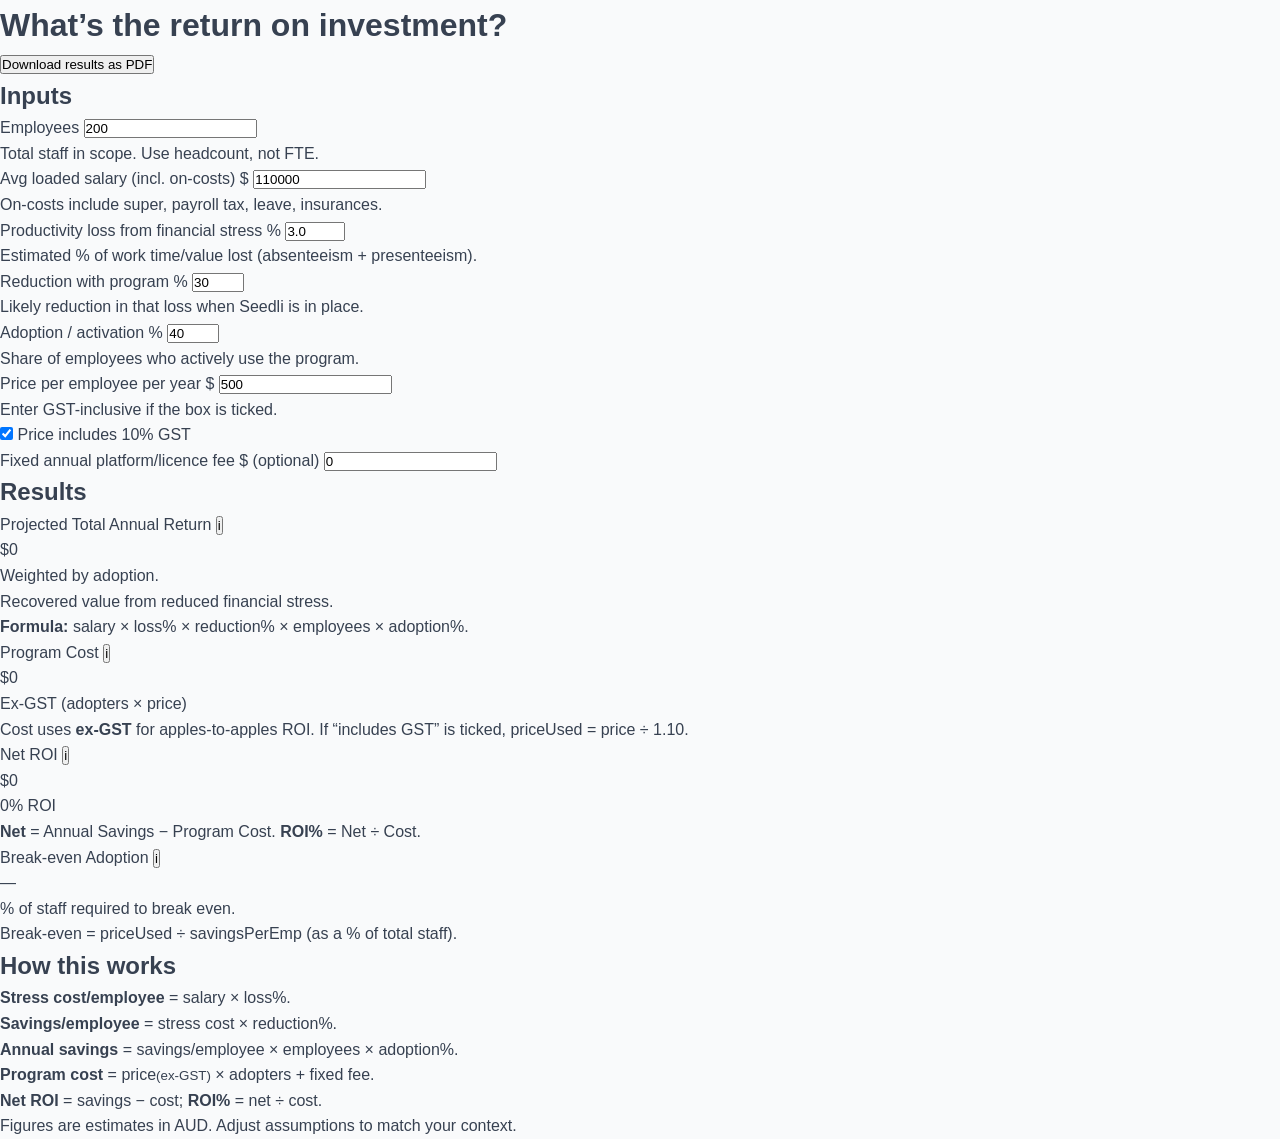
==== index.html @ 2b7913f7 "Update index.html" ====
<!doctype html>
<html lang="en" data-color-scheme="seedli">
<head>
  <meta charset="utf-8" />
  <meta name="viewport" content="width=device-width,initial-scale=1" />
  <title>Seedli — Financial Wellbeing ROI Calculator</title>
  <meta name="description" content="Estimate the annual return from Seedli’s financial wellbeing program. Adjust assumptions and see savings, costs, and ROI instantly." />
  <meta name="theme-color" content="#0E8A50" />
  <link rel="stylesheet" href="assets/styles.css" />
  <!-- Print only: tidy PDF output -->
  <style>
    @media print{
      .no-print, .actions, .embed-note { display:none !important; }
      @page { margin: 12mm; }
      body{ background:#fff !important; }
      .card{ box-shadow:none !important; border-color:#e5e7eb !important; }
    }
  </style>
</head>
<body>
  <main class="wrap" aria-labelledby="page-title">
    <header class="page-head">
      <h1 id="page-title">What’s the return on investment?</h1>
      <div class="actions no-print">
        <button id="pdfBtn" class="btn">Download results as PDF</button>
      </div>
    </header>

    <section class="grid">
      <!-- Inputs -->
      <article class="card half" aria-labelledby="inputs-title">
        <h2 id="inputs-title" class="card-title">Inputs</h2>

        <label for="employees">Employees</label>
        <input id="employees" type="number" inputmode="numeric" value="200" min="1" step="1" aria-describedby="employees-help" />
        <p id="employees-help" class="muted small">Total staff in scope. Use headcount, not FTE.</p>

        <div class="row">
          <div class="col">
            <label for="salary">Avg loaded salary (incl. on-costs) $</label>
            <input id="salary" type="number" inputmode="numeric" value="110000" min="0" step="500" aria-describedby="salary-help" />
            <p id="salary-help" class="muted small">On-costs include super, payroll tax, leave, insurances.</p>
          </div>
          <div class="col">
            <label for="lossPct">Productivity loss from financial stress %</label>
            <input id="lossPct" type="number" inputmode="decimal" value="3.0" min="0" max="20" step="0.1" aria-describedby="loss-help" />
            <p id="loss-help" class="muted small">Estimated % of work time/value lost (absenteeism + presenteeism).</p>
          </div>
        </div>

        <div class="row">
          <div class="col">
            <label for="reductionPct">Reduction with program %</label>
            <input id="reductionPct" type="number" inputmode="numeric" value="30" min="0" max="100" step="1" aria-describedby="red-help" />
            <p id="red-help" class="muted small">Likely reduction in that loss when Seedli is in place.</p>
          </div>
          <div class="col">
            <label for="adoptionPct">Adoption / activation %</label>
            <input id="adoptionPct" type="number" inputmode="numeric" value="40" min="0" max="100" step="1" aria-describedby="adopt-help" />
            <p id="adopt-help" class="muted small">Share of employees who actively use the program.</p>
          </div>
        </div>

        <div class="row">
          <div class="col">
            <label for="pricePerEmp">Price per employee per year $</label>
            <input id="pricePerEmp" type="number" inputmode="numeric" value="500" min="0" step="10" aria-describedby="price-help" />
            <p id="price-help" class="muted small">Enter GST-inclusive if the box is ticked.</p>
          </div>
          <div class="col col-checkbox">
            <label class="checkwrap">
              <input id="gstIncl" type="checkbox" checked />
              <span>Price includes 10% GST</span>
            </label>
          </div>
        </div>

        <label for="fixedFee">Fixed annual platform/licence fee $ (optional)</label>
        <input id="fixedFee" type="number" inputmode="numeric" value="0" min="0" step="100" />
      </article>

      <!-- Results -->
      <article class="card half kpis" aria-labelledby="results-title">
        <div class="kpis-head">
          <h2 id="results-title" class="card-title">Results</h2>
        </div>

        <div class="out">
          <section class="kbox" data-field="savings">
            <div class="tag">Projected Total Annual Return
              <button class="info" aria-expanded="false" aria-controls="tip-savings" aria-label="About Projected Total Annual Return">i</button>
            </div>
            <p id="savings" class="kval" role="status" aria-live="polite">$0</p>
            <p class="kdesc">Weighted by adoption.</p>
            <div class="tip" id="tip-savings" role="tooltip">
              Recovered value from reduced financial stress.<br>
              <b>Formula:</b> salary × loss% × reduction% × employees × adoption%.
            </div>
          </section>

          <section class="kbox" data-field="cost">
            <div class="tag">Program Cost
              <button class="info" aria-expanded="false" aria-controls="tip-cost" aria-label="About Program Cost">i</button>
            </div>
            <p id="cost" class="kval" role="status" aria-live="polite">$0</p>
            <p id="costNote" class="kdesc">Ex-GST (adopters × price)</p>
            <div class="tip" id="tip-cost" role="tooltip">
              Cost uses <b>ex-GST</b> for apples-to-apples ROI. If “includes GST” is ticked, priceUsed = price ÷ 1.10.
            </div>
          </section>

          <section class="kbox" data-field="net">
            <div class="tag">Net ROI
              <button class="info" aria-expanded="false" aria-controls="tip-net" aria-label="About Net ROI">i</button>
            </div>
            <p id="net" class="kval" role="status" aria-live="polite">$0</p>
            <p id="roiPct" class="kdesc">0% ROI</p>
            <div class="tip" id="tip-net" role="tooltip">
              <b>Net</b> = Annual Savings − Program Cost. <b>ROI%</b> = Net ÷ Cost.
            </div>
          </section>

          <section class="kbox" data-field="breakeven">
            <div class="tag">Break-even Adoption
              <button class="info" aria-expanded="false" aria-controls="tip-break" aria-label="About Break-even Adoption">i</button>
            </div>
            <p id="breakeven" class="kval" role="status" aria-live="polite">—</p>
            <p class="kdesc">% of staff required to break even.</p>
            <div class="tip" id="tip-break" role="tooltip">
              Break-even = priceUsed ÷ savingsPerEmp (as a % of total staff).
            </div>
          </section>
        </div>
      </article>

      <!-- Notes -->
      <aside class="card span12">
        <h2 class="card-title">How this works</h2>
        <ol class="hiw">
          <li><b>Stress cost/employee</b> = salary × loss%.</li>
          <li><b>Savings/employee</b> = stress cost × reduction%.</li>
          <li><b>Annual savings</b> = savings/employee × employees × adoption%.</li>
          <li><b>Program cost</b> = price<small>(ex-GST)</small> × adopters + fixed fee.</li>
          <li><b>Net ROI</b> = savings − cost; <b>ROI%</b> = net ÷ cost.</li>
        </ol>
        <p class="muted small embed-note">Figures are estimates in AUD. Adjust assumptions to match your context.</p>
      </aside>
    </section>
  </main>

  <script src="assets/app.js"></script>
</body>
</html>
---- assets/styles.css ----
/* Reset and base styles */
* {
    margin: 0;
    padding: 0;
    box-sizing: border-box;
}

body {
    font-family: -apple-system, BlinkMacSystemFont, 'Segoe UI', Roboto, 'Helvetica Neue', Arial, sans-serif;
    line-height: 1.6;
    color: #374151;
    background-color: #f9fafb;
}

.container {
    max-width: 1200px;
    margin: 0 auto;
    padding: 2rem 1rem;
}

/* Header styles */
.header {
    text-align: center;
    margin-bottom: 3rem;
}

.main-title {
    font-size: 2.5rem;
    font-weight: 700;
    color: #1f2937;
    margin-bottom: 1rem;
}

.subtitle {
    font-size: 1.125rem;
    color: #6b7280;
    max-width: 800px;
    margin: 0 auto;
    line-height: 1.7;
}

/* Calculator layout */
.calculator-layout {
    display: grid;
    grid-template-columns: 1fr 1fr;
    gap: 2rem;
    align-items: start;
}

@media (max-width: 768px) {
    .calculator-layout {
        grid-template-columns: 1fr;
    }
}

/* Input section styles */
.inputs-section {
    display: flex;
    flex-direction: column;
    gap: 2rem;
}

.input-group {
    background: white;
    border-radius: 12px;
    padding: 1.5rem;
    box-shadow: 0 1px 3px rgba(0, 0, 0, 0.1);
    border: 1px solid #e5e7eb;
}

.section-header {
    display: flex;
    align-items: center;
    gap: 0.5rem;
    margin-bottom: 1.5rem;
}

.section-icon {
    color: #10b981;
}

.section-title {
    font-size: 1.125rem;
    font-weight: 600;
    color: #10b981;
}

.form-group {
    margin-bottom: 1.5rem;
}

.form-group:last-child {
    margin-bottom: 0;
}

.form-label {
    display: block;
    font-size: 0.875rem;
    font-weight: 500;
    color: #374151;
    margin-bottom: 0.25rem;
}

.label-with-tooltip {
    display: flex;
    align-items: center;
    gap: 0.5rem;
    margin-bottom: 0.25rem;
}

.help-icon {
    color: #9ca3af;
    cursor: help;
}

.form-input {
    width: 100%;
    padding: 0.5rem 0.75rem;
    border: 1px solid #d1d5db;
    border-radius: 6px;
    font-size: 0.875rem;
    background: white;
    transition: border-color 0.2s, box-shadow 0.2s;
}

.form-input:focus {
    outline: none;
    border-color: #10b981;
    box-shadow: 0 0 0 3px rgba(16, 185, 129, 0.1);
}

.input-wrapper {
    position: relative;
    display: flex;
    align-items: center;
}

.input-prefix {
    position: absolute;
    left: 0.75rem;
    color: #6b7280;
    font-size: 0.875rem;
    pointer-events: none;
}

.input-suffix {
    position: absolute;
    right: 0.75rem;
    color: #6b7280;
    font-size: 0.875rem;
    pointer-events: none;
}

.with-prefix {
    padding-left: 2rem;
}

.with-suffix {
    padding-right: 2rem;
}

/* Results section styles */
.results-section {
    display: flex;
    flex-direction: column;
    gap: 1.5rem;
}

.total-return-card {
    background: linear-gradient(135deg, #10b981 0%, #059669 100%);
    border-radius: 12px;
    padding: 2rem;
    text-align: center;
    color: white;
}

.return-header {
    display: flex;
    align-items: center;
    justify-content: center;
    gap: 0.5rem;
    margin-bottom: 0.5rem;
}

.dollar-sign {
    font-size: 1.5rem;
    font-weight: 600;
}

.return-label {
    font-size: 1.125rem;
    font-weight: 500;
}

.return-amount {
    font-size: 3rem;
    font-weight: 700;
    margin-bottom: 0.5rem;
}

.return-subtitle {
    font-size: 0.875rem;
    opacity: 0.9;
    margin-bottom: 1.5rem;
}

.download-btn {
    display: inline-flex;
    align-items: center;
    gap: 0.5rem;
    background: rgba(255, 255, 255, 0.2);
    border: 1px solid rgba(255, 255, 255, 0.3);
    color: white;
    padding: 0.75rem 1.5rem;
    border-radius: 8px;
    font-size: 0.875rem;
    font-weight: 500;
    cursor: pointer;
    transition: background-color 0.2s;
}

.download-btn:hover {
    background: rgba(255, 255, 255, 0.3);
}

/* Benefits grid */
.benefits-grid {
    display: grid;
    grid-template-columns: 1fr 1fr;
    gap: 1rem;
}

@media (max-width: 640px) {
    .benefits-grid {
        grid-template-columns: 1fr;
    }
}

.benefit-card {
    background: white;
    border-radius: 12px;
    padding: 1.5rem;
    box-shadow: 0 1px 3px rgba(0, 0, 0, 0.1);
    border: 1px solid #e5e7eb;
}

.benefit-header {
    display: flex;
    align-items: flex-start;
    gap: 0.75rem;
    margin-bottom: 1rem;
}

.benefit-icon {
    color: #10b981;
    flex-shrink: 0;
    margin-top: 0.125rem;
}

.benefit-title {
    font-size: 0.875rem;
    font-weight: 600;
    color: #374151;
    line-height: 1.4;
}

.benefit-tooltip {
    margin-left: auto;
}

.benefit-amount {
    font-size: 1.5rem;
    font-weight: 700;
    color: #1f2937;
    margin-bottom: 0.25rem;
}

.benefit-label {
    font-size: 0.75rem;
    font-weight: 500;
    color: #6b7280;
    margin-bottom: 0.5rem;
}

.benefit-description {
    font-size: 0.75rem;
    color: #6b7280;
    line-height: 1.5;
}

/* Summary cards */
.summary-cards {
    display: grid;
    grid-template-columns: repeat(3, 1fr);
    gap: 1rem;
}

@media (max-width: 640px) {
    .summary-cards {
        grid-template-columns: 1fr;
    }
}

.summary-card {
    background: white;
    border-radius: 12px;
    padding: 1.5rem;
    text-align: center;
    box-shadow: 0 1px 3px rgba(0, 0, 0, 0.1);
    border: 1px solid #e5e7eb;
}

.summary-label {
    font-size: 0.875rem;
    color: #6b7280;
    margin-bottom: 0.5rem;
}

.summary-amount {
    font-size: 1.5rem;
    font-weight: 700;
    color: #1f2937;
}

/* Disclaimer */
.disclaimer {
    background: #f3f4f6;
    border-radius: 8px;
    padding: 1rem;
    margin-top: 1rem;
}

.disclaimer p {
    font-size: 0.75rem;
    color: #6b7280;
    line-height: 1.5;
}

/* Responsive adjustments */
@media (max-width: 768px) {
    .main-title {
        font-size: 2rem;
    }
    
    .return-amount {
        font-size: 2.5rem;
    }
    
    .benefit-amount {
        font-size: 1.25rem;
    }
    
    .summary-amount {
        font-size: 1.25rem;
    }
}

/* Tooltip styles */
.tooltip-wrapper {
    position: relative;
}

.tooltip-wrapper:hover::after {
    content: attr(data-tooltip);
    position: absolute;
    bottom: 100%;
    left: 50%;
    transform: translateX(-50%);
    background: #1f2937;
    color: white;
    padding: 0.5rem;
    border-radius: 4px;
    font-size: 0.75rem;
    white-space: nowrap;
    z-index: 10;
    margin-bottom: 0.25rem;
}

.tooltip-wrapper:hover::before {
    content: '';
    position: absolute;
    bottom: 100%;
    left: 50%;
    transform: translateX(-50%);
    border: 4px solid transparent;
    border-top-color: #1f2937;
    z-index: 10;
}
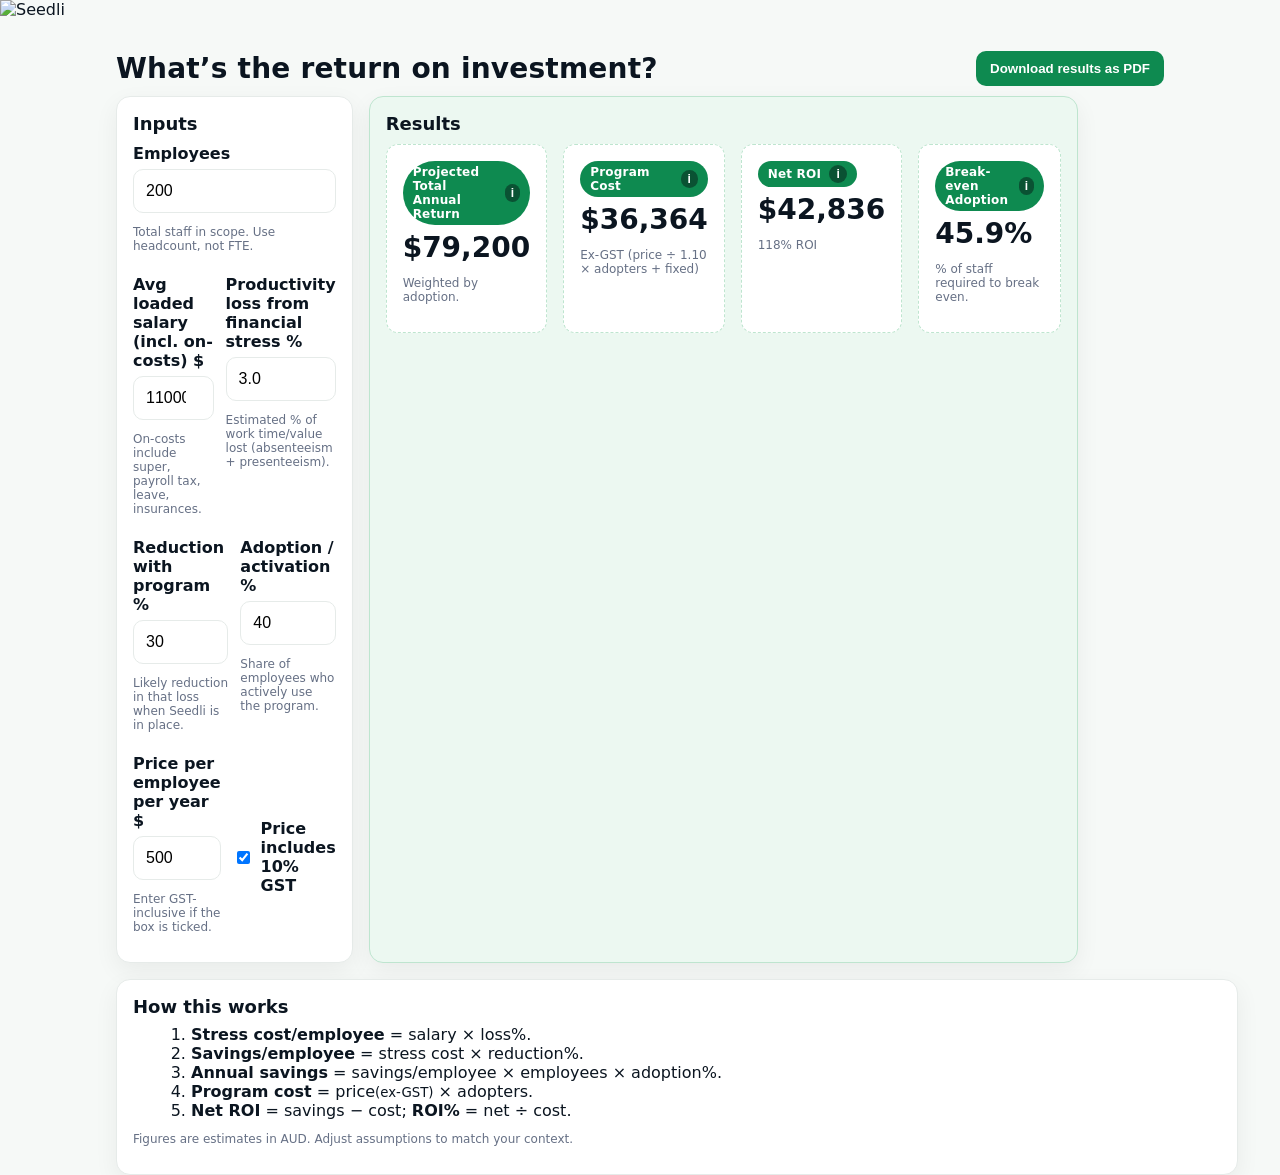
==== commit 2c4df9dc: "Update index.html" ====
--- a/index.html
+++ b/index.html
@@ -7,8 +7,8 @@
   <meta name="description" content="Estimate the annual return from Seedli’s financial wellbeing program. Adjust assumptions and see savings, costs, and ROI instantly." />
   <meta name="theme-color" content="#0E8A50" />
   <link rel="stylesheet" href="assets/styles.css" />
-  <!-- Print only: tidy PDF output -->
   <style>
+    /* Print: clean PDF */
     @media print{
       .no-print, .actions, .embed-note { display:none !important; }
       @page { margin: 12mm; }
@@ -18,17 +18,22 @@
   </style>
 </head>
 <body>
+  <header class="site-head no-print">
+    <!-- Drop your logo file at /assets/seedli-logo.svg -->
+    <img class="brand" src="assets/seedli-logo.svg" alt="Seedli" />
+  </header>
+
   <main class="wrap" aria-labelledby="page-title">
     <header class="page-head">
       <h1 id="page-title">What’s the return on investment?</h1>
-      <div class="actions no-print">
+      <div class="actions">
         <button id="pdfBtn" class="btn">Download results as PDF</button>
       </div>
     </header>
 
     <section class="grid">
       <!-- Inputs -->
-      <article class="card half" aria-labelledby="inputs-title">
+      <article class="card left" aria-labelledby="inputs-title">
         <h2 id="inputs-title" class="card-title">Inputs</h2>
 
         <label for="employees">Employees</label>
@@ -74,19 +79,17 @@
             </label>
           </div>
         </div>
-
-        <label for="fixedFee">Fixed annual platform/licence fee $ (optional)</label>
-        <input id="fixedFee" type="number" inputmode="numeric" value="0" min="0" step="100" />
       </article>
 
       <!-- Results -->
-      <article class="card half kpis" aria-labelledby="results-title">
+      <article class="card right kpis" aria-labelledby="results-title">
         <div class="kpis-head">
           <h2 id="results-title" class="card-title">Results</h2>
         </div>
 
+        <!-- Stable, equal-height KPI tiles -->
         <div class="out">
-          <section class="kbox" data-field="savings">
+          <section class="kbox">
             <div class="tag">Projected Total Annual Return
               <button class="info" aria-expanded="false" aria-controls="tip-savings" aria-label="About Projected Total Annual Return">i</button>
             </div>
@@ -98,18 +101,18 @@
             </div>
           </section>
 
-          <section class="kbox" data-field="cost">
+          <section class="kbox">
             <div class="tag">Program Cost
               <button class="info" aria-expanded="false" aria-controls="tip-cost" aria-label="About Program Cost">i</button>
             </div>
             <p id="cost" class="kval" role="status" aria-live="polite">$0</p>
-            <p id="costNote" class="kdesc">Ex-GST (adopters × price)</p>
+            <p id="costNote" class="kdesc">Ex-GST (price ÷ 1.10 × adopters)</p>
             <div class="tip" id="tip-cost" role="tooltip">
               Cost uses <b>ex-GST</b> for apples-to-apples ROI. If “includes GST” is ticked, priceUsed = price ÷ 1.10.
             </div>
           </section>
 
-          <section class="kbox" data-field="net">
+          <section class="kbox">
             <div class="tag">Net ROI
               <button class="info" aria-expanded="false" aria-controls="tip-net" aria-label="About Net ROI">i</button>
             </div>
@@ -120,7 +123,7 @@
             </div>
           </section>
 
-          <section class="kbox" data-field="breakeven">
+          <section class="kbox">
             <div class="tag">Break-even Adoption
               <button class="info" aria-expanded="false" aria-controls="tip-break" aria-label="About Break-even Adoption">i</button>
             </div>
@@ -140,7 +143,7 @@
           <li><b>Stress cost/employee</b> = salary × loss%.</li>
           <li><b>Savings/employee</b> = stress cost × reduction%.</li>
           <li><b>Annual savings</b> = savings/employee × employees × adoption%.</li>
-          <li><b>Program cost</b> = price<small>(ex-GST)</small> × adopters + fixed fee.</li>
+          <li><b>Program cost</b> = price<small>(ex-GST)</small> × adopters.</li>
           <li><b>Net ROI</b> = savings − cost; <b>ROI%</b> = net ÷ cost.</li>
         </ol>
         <p class="muted small embed-note">Figures are estimates in AUD. Adjust assumptions to match your context.</p>
--- a/assets/styles.css
+++ b/assets/styles.css
@@ -1,388 +1,108 @@
-/* Reset and base styles */
-* {
-    margin: 0;
-    padding: 0;
-    box-sizing: border-box;
+/* ===== Seedli design tokens ===== */
+:root{
+  --seedli-green:#0E8A50;
+  --seedli-green-600:#0B6F40;  /* hover */
+  --bg:#F6F9F7;
+  --ink:#0B1520;
+  --muted:#667085;
+  --border:#E6EBE9;
+  --card:#FFFFFF;
+  --kpi-bg:#ECF8F1;
+  --kpi-outline:#BEE5CF;
+  --focus:#1230ff;
 }
 
-body {
-    font-family: -apple-system, BlinkMacSystemFont, 'Segoe UI', Roboto, 'Helvetica Neue', Arial, sans-serif;
-    line-height: 1.6;
-    color: #374151;
-    background-color: #f9fafb;
+/* ===== Base ===== */
+*{box-sizing:border-box}
+html,body{height:100%}
+body{
+  margin:0;
+  font-family:system-ui,-apple-system,Segoe UI,Roboto,Arial,sans-serif;
+  color:var(--ink);
+  background:var(--bg);
 }
 
-.container {
-    max-width: 1200px;
-    margin: 0 auto;
-    padding: 2rem 1rem;
+/* ===== Layout ===== */
+.wrap{max-width:1080px;margin:32px auto;padding:0 16px}
+.page-head{display:flex;justify-content:space-between;align-items:center;gap:12px;margin-bottom:10px}
+.page-head h1{margin:0;font-size:28px;letter-spacing:.2px}
+
+.grid{display:grid;grid-template-columns:repeat(12,1fr);gap:16px}
+.card{
+  background:var(--card);
+  border:1px solid var(--border);
+  border-radius:14px;
+  box-shadow:0 8px 24px rgba(0,0,0,.06);
+  padding:16px;
+}
+.card-title{margin:0 0 8px;font-size:18px}
+
+/* columns */
+.half{grid-column:span 12}
+.span12{grid-column:span 12}
+@media (min-width:980px){
+  .half{grid-column:span 6}
 }
 
-/* Header styles */
-.header {
-    text-align: center;
-    margin-bottom: 3rem;
+/* ===== Inputs ===== */
+label{display:block;font-weight:600;margin:10px 0 6px}
+input[type="number"]{
+  width:100%;padding:12px;border:1px solid var(--border);border-radius:10px;font-size:16px;background:#fff;
+}
+input[type="number"]:focus, .info:focus, .btn:focus{
+  outline:3px solid rgba(18,48,255,.3); outline-offset:2px; box-shadow:none;
+}
+.row{display:flex;gap:12px}
+.col{flex:1}
+.col-checkbox{display:flex;align-items:center}
+.checkwrap{display:flex;align-items:center;gap:8px;margin-top:30px}
+.muted{color:var(--muted)}
+.small{font-size:12px}
+
+/* ===== Buttons ===== */
+.btn{
+  background:var(--seedli-green);
+  color:#fff;border:0;border-radius:10px;padding:10px 14px;font-weight:700;
+  cursor:pointer;transition:background .15s ease, transform .04s ease
+}
+.btn:hover{background:var(--seedli-green-600)}
+.btn:active{transform:translateY(1px)}
+
+/* ===== KPIs ===== */
+.kpis{background:var(--kpi-bg);border:1px solid var(--kpi-outline)}
+.kpis-head{display:flex;justify-content:space-between;align-items:center;margin-bottom:2px}
+.out{display:grid;grid-template-columns:repeat(4,1fr);gap:16px}
+@media(max-width:900px){ .out{grid-template-columns:1fr 1fr} }
+@media(max-width:520px){ .out{grid-template-columns:1fr} }
+
+.kbox{
+  position:relative;background:#fff;border:1px dashed var(--kpi-outline);
+  border-radius:12px;padding:16px
+}
+.tag{
+  display:inline-flex;align-items:center;gap:8px;
+  background:var(--seedli-green);color:#fff;border-radius:999px;padding:4px 10px;
+  font-size:12px;font-weight:800;letter-spacing:.2px
+}
+.kval{margin:6px 0 0;font-size:28px;font-weight:800}
+.kdesc{color:var(--muted);font-size:12px}
+
+/* ===== Info bubbles (click to open) ===== */
+.info{
+  display:inline-flex;align-items:center;justify-content:center;
+  width:18px;height:18px;border-radius:999px;background:#0A5233;color:#fff;
+  font-size:12px;font-weight:800;cursor:pointer;border:0
+}
+.tip{
+  position:absolute;z-index:20;display:none;max-width:280px;
+  left:16px;top:46px;background:#111827;color:#fff;border-radius:10px;
+  padding:10px 12px;font-size:13px;line-height:1.35;
+  box-shadow:0 12px 32px rgba(0,0,0,.28)
+}
+.kbox.open .tip{display:block}
+.tip:before{
+  content:"";position:absolute;top:-8px;left:14px;border:8px solid transparent;border-bottom-color:#111827
 }
 
-.main-title {
-    font-size: 2.5rem;
-    font-weight: 700;
-    color: #1f2937;
-    margin-bottom: 1rem;
-}
-
-.subtitle {
-    font-size: 1.125rem;
-    color: #6b7280;
-    max-width: 800px;
-    margin: 0 auto;
-    line-height: 1.7;
-}
-
-/* Calculator layout */
-.calculator-layout {
-    display: grid;
-    grid-template-columns: 1fr 1fr;
-    gap: 2rem;
-    align-items: start;
-}
-
-@media (max-width: 768px) {
-    .calculator-layout {
-        grid-template-columns: 1fr;
-    }
-}
-
-/* Input section styles */
-.inputs-section {
-    display: flex;
-    flex-direction: column;
-    gap: 2rem;
-}
-
-.input-group {
-    background: white;
-    border-radius: 12px;
-    padding: 1.5rem;
-    box-shadow: 0 1px 3px rgba(0, 0, 0, 0.1);
-    border: 1px solid #e5e7eb;
-}
-
-.section-header {
-    display: flex;
-    align-items: center;
-    gap: 0.5rem;
-    margin-bottom: 1.5rem;
-}
-
-.section-icon {
-    color: #10b981;
-}
-
-.section-title {
-    font-size: 1.125rem;
-    font-weight: 600;
-    color: #10b981;
-}
-
-.form-group {
-    margin-bottom: 1.5rem;
-}
-
-.form-group:last-child {
-    margin-bottom: 0;
-}
-
-.form-label {
-    display: block;
-    font-size: 0.875rem;
-    font-weight: 500;
-    color: #374151;
-    margin-bottom: 0.25rem;
-}
-
-.label-with-tooltip {
-    display: flex;
-    align-items: center;
-    gap: 0.5rem;
-    margin-bottom: 0.25rem;
-}
-
-.help-icon {
-    color: #9ca3af;
-    cursor: help;
-}
-
-.form-input {
-    width: 100%;
-    padding: 0.5rem 0.75rem;
-    border: 1px solid #d1d5db;
-    border-radius: 6px;
-    font-size: 0.875rem;
-    background: white;
-    transition: border-color 0.2s, box-shadow 0.2s;
-}
-
-.form-input:focus {
-    outline: none;
-    border-color: #10b981;
-    box-shadow: 0 0 0 3px rgba(16, 185, 129, 0.1);
-}
-
-.input-wrapper {
-    position: relative;
-    display: flex;
-    align-items: center;
-}
-
-.input-prefix {
-    position: absolute;
-    left: 0.75rem;
-    color: #6b7280;
-    font-size: 0.875rem;
-    pointer-events: none;
-}
-
-.input-suffix {
-    position: absolute;
-    right: 0.75rem;
-    color: #6b7280;
-    font-size: 0.875rem;
-    pointer-events: none;
-}
-
-.with-prefix {
-    padding-left: 2rem;
-}
-
-.with-suffix {
-    padding-right: 2rem;
-}
-
-/* Results section styles */
-.results-section {
-    display: flex;
-    flex-direction: column;
-    gap: 1.5rem;
-}
-
-.total-return-card {
-    background: linear-gradient(135deg, #10b981 0%, #059669 100%);
-    border-radius: 12px;
-    padding: 2rem;
-    text-align: center;
-    color: white;
-}
-
-.return-header {
-    display: flex;
-    align-items: center;
-    justify-content: center;
-    gap: 0.5rem;
-    margin-bottom: 0.5rem;
-}
-
-.dollar-sign {
-    font-size: 1.5rem;
-    font-weight: 600;
-}
-
-.return-label {
-    font-size: 1.125rem;
-    font-weight: 500;
-}
-
-.return-amount {
-    font-size: 3rem;
-    font-weight: 700;
-    margin-bottom: 0.5rem;
-}
-
-.return-subtitle {
-    font-size: 0.875rem;
-    opacity: 0.9;
-    margin-bottom: 1.5rem;
-}
-
-.download-btn {
-    display: inline-flex;
-    align-items: center;
-    gap: 0.5rem;
-    background: rgba(255, 255, 255, 0.2);
-    border: 1px solid rgba(255, 255, 255, 0.3);
-    color: white;
-    padding: 0.75rem 1.5rem;
-    border-radius: 8px;
-    font-size: 0.875rem;
-    font-weight: 500;
-    cursor: pointer;
-    transition: background-color 0.2s;
-}
-
-.download-btn:hover {
-    background: rgba(255, 255, 255, 0.3);
-}
-
-/* Benefits grid */
-.benefits-grid {
-    display: grid;
-    grid-template-columns: 1fr 1fr;
-    gap: 1rem;
-}
-
-@media (max-width: 640px) {
-    .benefits-grid {
-        grid-template-columns: 1fr;
-    }
-}
-
-.benefit-card {
-    background: white;
-    border-radius: 12px;
-    padding: 1.5rem;
-    box-shadow: 0 1px 3px rgba(0, 0, 0, 0.1);
-    border: 1px solid #e5e7eb;
-}
-
-.benefit-header {
-    display: flex;
-    align-items: flex-start;
-    gap: 0.75rem;
-    margin-bottom: 1rem;
-}
-
-.benefit-icon {
-    color: #10b981;
-    flex-shrink: 0;
-    margin-top: 0.125rem;
-}
-
-.benefit-title {
-    font-size: 0.875rem;
-    font-weight: 600;
-    color: #374151;
-    line-height: 1.4;
-}
-
-.benefit-tooltip {
-    margin-left: auto;
-}
-
-.benefit-amount {
-    font-size: 1.5rem;
-    font-weight: 700;
-    color: #1f2937;
-    margin-bottom: 0.25rem;
-}
-
-.benefit-label {
-    font-size: 0.75rem;
-    font-weight: 500;
-    color: #6b7280;
-    margin-bottom: 0.5rem;
-}
-
-.benefit-description {
-    font-size: 0.75rem;
-    color: #6b7280;
-    line-height: 1.5;
-}
-
-/* Summary cards */
-.summary-cards {
-    display: grid;
-    grid-template-columns: repeat(3, 1fr);
-    gap: 1rem;
-}
-
-@media (max-width: 640px) {
-    .summary-cards {
-        grid-template-columns: 1fr;
-    }
-}
-
-.summary-card {
-    background: white;
-    border-radius: 12px;
-    padding: 1.5rem;
-    text-align: center;
-    box-shadow: 0 1px 3px rgba(0, 0, 0, 0.1);
-    border: 1px solid #e5e7eb;
-}
-
-.summary-label {
-    font-size: 0.875rem;
-    color: #6b7280;
-    margin-bottom: 0.5rem;
-}
-
-.summary-amount {
-    font-size: 1.5rem;
-    font-weight: 700;
-    color: #1f2937;
-}
-
-/* Disclaimer */
-.disclaimer {
-    background: #f3f4f6;
-    border-radius: 8px;
-    padding: 1rem;
-    margin-top: 1rem;
-}
-
-.disclaimer p {
-    font-size: 0.75rem;
-    color: #6b7280;
-    line-height: 1.5;
-}
-
-/* Responsive adjustments */
-@media (max-width: 768px) {
-    .main-title {
-        font-size: 2rem;
-    }
-    
-    .return-amount {
-        font-size: 2.5rem;
-    }
-    
-    .benefit-amount {
-        font-size: 1.25rem;
-    }
-    
-    .summary-amount {
-        font-size: 1.25rem;
-    }
-}
-
-/* Tooltip styles */
-.tooltip-wrapper {
-    position: relative;
-}
-
-.tooltip-wrapper:hover::after {
-    content: attr(data-tooltip);
-    position: absolute;
-    bottom: 100%;
-    left: 50%;
-    transform: translateX(-50%);
-    background: #1f2937;
-    color: white;
-    padding: 0.5rem;
-    border-radius: 4px;
-    font-size: 0.75rem;
-    white-space: nowrap;
-    z-index: 10;
-    margin-bottom: 0.25rem;
-}
-
-.tooltip-wrapper:hover::before {
-    content: '';
-    position: absolute;
-    bottom: 100%;
-    left: 50%;
-    transform: translateX(-50%);
-    border: 4px solid transparent;
-    border-top-color: #1f2937;
-    z-index: 10;
-}
+/* ===== “How this works” ===== */
+.hiw{margin:0 0 8px 18px}
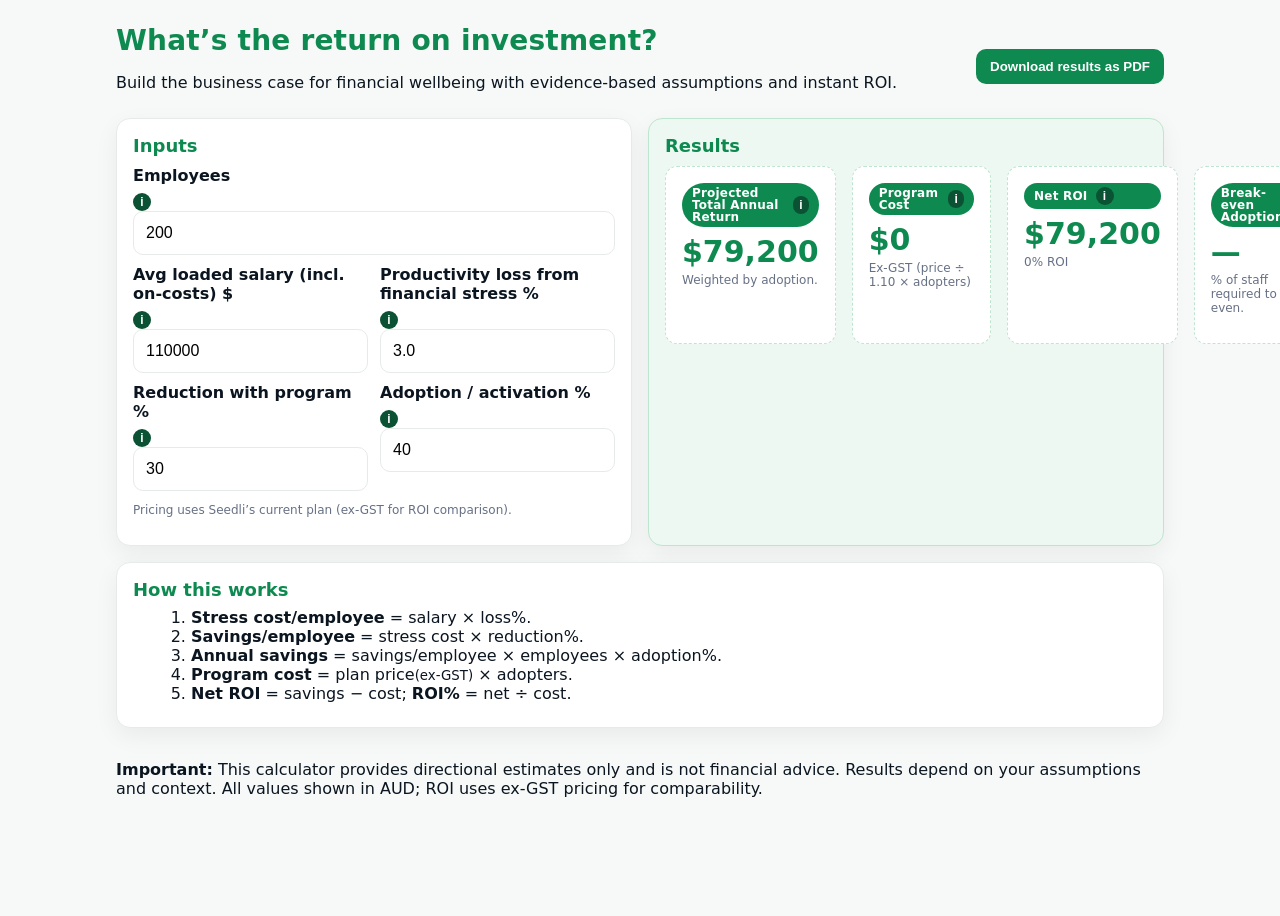
==== commit e333af92: "Update index.html" ====
--- a/index.html
+++ b/index.html
@@ -8,7 +8,6 @@
   <meta name="theme-color" content="#0E8A50" />
   <link rel="stylesheet" href="assets/styles.css" />
   <style>
-    /* Print: clean PDF */
     @media print{
       .no-print, .actions, .embed-note { display:none !important; }
       @page { margin: 12mm; }
@@ -18,14 +17,19 @@
   </style>
 </head>
 <body>
+  <!-- Brand -->
   <header class="site-head no-print">
-    <!-- Drop your logo file at /assets/seedli-logo.svg -->
-    <img class="brand" src="assets/seedli-logo.svg" alt="Seedli" />
+    <!-- Upload your logo as /assets/seedli-logo.svg for crisp rendering -->
+    <img class="brand" src="assets/seedli-logo.svg" alt="Seedli" onerror="this.style.display='none'"/>
   </header>
 
   <main class="wrap" aria-labelledby="page-title">
     <header class="page-head">
-      <h1 id="page-title">What’s the return on investment?</h1>
+      <div>
+        <h1 id="page-title">What’s the return on investment?</h1>
+        <span class="title-underline" aria-hidden="true"></span>
+        <p class="lead">Build the business case for financial wellbeing with evidence-based assumptions and instant ROI.</p>
+      </div>
       <div class="actions">
         <button id="pdfBtn" class="btn">Download results as PDF</button>
       </div>
@@ -36,49 +40,69 @@
       <article class="card left" aria-labelledby="inputs-title">
         <h2 id="inputs-title" class="card-title">Inputs</h2>
 
-        <label for="employees">Employees</label>
-        <input id="employees" type="number" inputmode="numeric" value="200" min="1" step="1" aria-describedby="employees-help" />
-        <p id="employees-help" class="muted small">Total staff in scope. Use headcount, not FTE.</p>
+        <div class="field">
+          <div class="field-label">
+            <label for="employees">Employees</label>
+            <button class="info" aria-label="More info about Employees" aria-expanded="false" aria-controls="tip-employees">i</button>
+          </div>
+          <div class="tip" id="tip-employees" role="tooltip">
+            Total staff in scope. Use headcount, not FTE.
+          </div>
+          <input id="employees" type="number" inputmode="numeric" value="200" min="1" step="1" />
+        </div>
 
         <div class="row">
-          <div class="col">
-            <label for="salary">Avg loaded salary (incl. on-costs) $</label>
-            <input id="salary" type="number" inputmode="numeric" value="110000" min="0" step="500" aria-describedby="salary-help" />
-            <p id="salary-help" class="muted small">On-costs include super, payroll tax, leave, insurances.</p>
+          <div class="col field">
+            <div class="field-label">
+              <label for="salary">Avg loaded salary (incl. on-costs) $</label>
+              <button class="info" aria-label="More info about average salary" aria-expanded="false" aria-controls="tip-salary">i</button>
+            </div>
+            <div class="tip" id="tip-salary" role="tooltip">
+              On-costs include super, payroll tax, leave and insurances.
+            </div>
+            <input id="salary" type="number" inputmode="numeric" value="110000" min="0" step="500" />
           </div>
-          <div class="col">
-            <label for="lossPct">Productivity loss from financial stress %</label>
-            <input id="lossPct" type="number" inputmode="decimal" value="3.0" min="0" max="20" step="0.1" aria-describedby="loss-help" />
-            <p id="loss-help" class="muted small">Estimated % of work time/value lost (absenteeism + presenteeism).</p>
+
+          <div class="col field">
+            <div class="field-label">
+              <label for="lossPct">Productivity loss from financial stress %</label>
+              <button class="info" aria-label="More info about productivity loss" aria-expanded="false" aria-controls="tip-loss">i</button>
+            </div>
+            <div class="tip" id="tip-loss" role="tooltip">
+              Estimated % of work time/value lost (absenteeism + presenteeism).
+            </div>
+            <input id="lossPct" type="number" inputmode="decimal" value="3.0" min="0" max="20" step="0.1" />
           </div>
         </div>
 
         <div class="row">
-          <div class="col">
-            <label for="reductionPct">Reduction with program %</label>
-            <input id="reductionPct" type="number" inputmode="numeric" value="30" min="0" max="100" step="1" aria-describedby="red-help" />
-            <p id="red-help" class="muted small">Likely reduction in that loss when Seedli is in place.</p>
+          <div class="col field">
+            <div class="field-label">
+              <label for="reductionPct">Reduction with program %</label>
+              <button class="info" aria-label="More info about reduction with program" aria-expanded="false" aria-controls="tip-reduction">i</button>
+            </div>
+            <div class="tip" id="tip-reduction" role="tooltip">
+              Likely reduction in the stress-related loss when Seedli is in place.
+            </div>
+            <input id="reductionPct" type="number" inputmode="numeric" value="30" min="0" max="100" step="1" />
           </div>
-          <div class="col">
-            <label for="adoptionPct">Adoption / activation %</label>
-            <input id="adoptionPct" type="number" inputmode="numeric" value="40" min="0" max="100" step="1" aria-describedby="adopt-help" />
-            <p id="adopt-help" class="muted small">Share of employees who actively use the program.</p>
+
+          <div class="col field">
+            <div class="field-label">
+              <label for="adoptionPct">Adoption / activation %</label>
+              <button class="info" aria-label="More info about adoption" aria-expanded="false" aria-controls="tip-adoption">i</button>
+            </div>
+            <div class="tip" id="tip-adoption" role="tooltip">
+              Share of employees who actively use the program.
+            </div>
+            <input id="adoptionPct" type="number" inputmode="numeric" value="40" min="0" max="100" step="1" />
           </div>
         </div>
 
-        <div class="row">
-          <div class="col">
-            <label for="pricePerEmp">Price per employee per year $</label>
-            <input id="pricePerEmp" type="number" inputmode="numeric" value="500" min="0" step="10" aria-describedby="price-help" />
-            <p id="price-help" class="muted small">Enter GST-inclusive if the box is ticked.</p>
-          </div>
-          <div class="col col-checkbox">
-            <label class="checkwrap">
-              <input id="gstIncl" type="checkbox" checked />
-              <span>Price includes 10% GST</span>
-            </label>
-          </div>
-        </div>
+        <!-- Pricing is now fixed in logic; not editable here -->
+        <p class="muted small lock-note">
+          Pricing uses Seedli’s current plan (ex-GST for ROI comparison).
+        </p>
       </article>
 
       <!-- Results -->
@@ -87,8 +111,8 @@
           <h2 id="results-title" class="card-title">Results</h2>
         </div>
 
-        <!-- Stable, equal-height KPI tiles -->
-        <div class="out">
+        <!-- 2 × 2 stable grid -->
+        <div class="out out-2x2">
           <section class="kbox">
             <div class="tag">Projected Total Annual Return
               <button class="info" aria-expanded="false" aria-controls="tip-savings" aria-label="About Projected Total Annual Return">i</button>
@@ -106,9 +130,9 @@
               <button class="info" aria-expanded="false" aria-controls="tip-cost" aria-label="About Program Cost">i</button>
             </div>
             <p id="cost" class="kval" role="status" aria-live="polite">$0</p>
-            <p id="costNote" class="kdesc">Ex-GST (price ÷ 1.10 × adopters)</p>
+            <p id="costNote" class="kdesc">Ex-GST (plan price × adopters)</p>
             <div class="tip" id="tip-cost" role="tooltip">
-              Cost uses <b>ex-GST</b> for apples-to-apples ROI. If “includes GST” is ticked, priceUsed = price ÷ 1.10.
+              Cost uses <b>ex-GST</b> for apples-to-apples ROI. Pricing is fixed to Seedli’s plan per-employee rate.
             </div>
           </section>
 
@@ -130,7 +154,7 @@
             <p id="breakeven" class="kval" role="status" aria-live="polite">—</p>
             <p class="kdesc">% of staff required to break even.</p>
             <div class="tip" id="tip-break" role="tooltip">
-              Break-even = priceUsed ÷ savingsPerEmp (as a % of total staff).
+              Break-even = plan price (ex-GST) ÷ savings per employee.
             </div>
           </section>
         </div>
@@ -143,10 +167,14 @@
           <li><b>Stress cost/employee</b> = salary × loss%.</li>
           <li><b>Savings/employee</b> = stress cost × reduction%.</li>
           <li><b>Annual savings</b> = savings/employee × employees × adoption%.</li>
-          <li><b>Program cost</b> = price<small>(ex-GST)</small> × adopters.</li>
+          <li><b>Program cost</b> = plan price<small>(ex-GST)</small> × adopters.</li>
           <li><b>Net ROI</b> = savings − cost; <b>ROI%</b> = net ÷ cost.</li>
         </ol>
-        <p class="muted small embed-note">Figures are estimates in AUD. Adjust assumptions to match your context.</p>
+      </aside>
+
+      <!-- Disclosure -->
+      <aside class="disclosure span12">
+        <p><b>Important:</b> This calculator provides directional estimates only and is not financial advice. Results depend on your assumptions and context. All values shown in AUD; ROI uses ex-GST pricing for comparability.</p>
       </aside>
     </section>
   </main>
--- a/assets/styles.css
+++ b/assets/styles.css
@@ -1,4 +1,4 @@
-/* ===== Seedli design tokens ===== */
+/* ===== Seedli tokens ===== */
 :root{
   --seedli-green:#0E8A50;
   --seedli-green-600:#0B6F40;  /* hover */
@@ -9,7 +9,6 @@
   --card:#FFFFFF;
   --kpi-bg:#ECF8F1;
   --kpi-outline:#BEE5CF;
-  --focus:#1230ff;
 }
 
 /* ===== Base ===== */
@@ -22,10 +21,16 @@
   background:var(--bg);
 }
 
+/* ===== Branding ===== */
+.site-head{
+  max-width:1080px; margin:16px auto 4px; padding:0 16px; display:flex; align-items:center;
+}
+.brand{ height:28px; width:auto; display:block; }
+
 /* ===== Layout ===== */
-.wrap{max-width:1080px;margin:32px auto;padding:0 16px}
+.wrap{max-width:1080px;margin:8px auto 32px;padding:0 16px}
 .page-head{display:flex;justify-content:space-between;align-items:center;gap:12px;margin-bottom:10px}
-.page-head h1{margin:0;font-size:28px;letter-spacing:.2px}
+.page-head h1{margin:0;font-size:28px;color:var(--seedli-green);letter-spacing:.2px}
 
 .grid{display:grid;grid-template-columns:repeat(12,1fr);gap:16px}
 .card{
@@ -35,22 +40,24 @@
   box-shadow:0 8px 24px rgba(0,0,0,.06);
   padding:16px;
 }
-.card-title{margin:0 0 8px;font-size:18px}
+.card-title{margin:0 0 8px;font-size:18px;color:var(--seedli-green)}
 
 /* columns */
-.half{grid-column:span 12}
+.left{grid-column:span 12}
+.right{grid-column:span 12}
 .span12{grid-column:span 12}
 @media (min-width:980px){
-  .half{grid-column:span 6}
+  .left{grid-column:span 6}
+  .right{grid-column:span 6}
 }
 
 /* ===== Inputs ===== */
-label{display:block;font-weight:600;margin:10px 0 6px}
+label{display:block;font-weight:700;margin:10px 0 6px}
 input[type="number"]{
   width:100%;padding:12px;border:1px solid var(--border);border-radius:10px;font-size:16px;background:#fff;
 }
 input[type="number"]:focus, .info:focus, .btn:focus{
-  outline:3px solid rgba(18,48,255,.3); outline-offset:2px; box-shadow:none;
+  outline:3px solid rgba(14,138,80,.25); outline-offset:2px; box-shadow:none;
 }
 .row{display:flex;gap:12px}
 .col{flex:1}
@@ -62,7 +69,7 @@
 /* ===== Buttons ===== */
 .btn{
   background:var(--seedli-green);
-  color:#fff;border:0;border-radius:10px;padding:10px 14px;font-weight:700;
+  color:#fff;border:0;border-radius:10px;padding:10px 14px;font-weight:800;
   cursor:pointer;transition:background .15s ease, transform .04s ease
 }
 .btn:hover{background:var(--seedli-green-600)}
@@ -71,21 +78,32 @@
 /* ===== KPIs ===== */
 .kpis{background:var(--kpi-bg);border:1px solid var(--kpi-outline)}
 .kpis-head{display:flex;justify-content:space-between;align-items:center;margin-bottom:2px}
-.out{display:grid;grid-template-columns:repeat(4,1fr);gap:16px}
+
+/* 4 even tiles that never jump */
+.out{
+  display:grid;grid-template-columns:repeat(4,1fr);gap:16px;
+  align-items:stretch;
+}
 @media(max-width:900px){ .out{grid-template-columns:1fr 1fr} }
 @media(max-width:520px){ .out{grid-template-columns:1fr} }
 
 .kbox{
   position:relative;background:#fff;border:1px dashed var(--kpi-outline);
-  border-radius:12px;padding:16px
+  border-radius:12px;padding:16px;display:flex;flex-direction:column;
+  min-height:170px; /* Equal height across all tiles */
 }
 .tag{
   display:inline-flex;align-items:center;gap:8px;
   background:var(--seedli-green);color:#fff;border-radius:999px;padding:4px 10px;
-  font-size:12px;font-weight:800;letter-spacing:.2px
+  font-size:12px;font-weight:900;letter-spacing:.2px;line-height:1
 }
-.kval{margin:6px 0 0;font-size:28px;font-weight:800}
-.kdesc{color:var(--muted);font-size:12px}
+.kval{
+  margin:10px 0 0;
+  font-size:30px;font-weight:900;line-height:1;
+  color:var(--seedli-green); /* brand number colour */
+  white-space:nowrap; overflow:hidden; text-overflow:ellipsis;
+}
+.kdesc{margin-top:6px;color:var(--muted);font-size:12px;min-height:16px}
 
 /* ===== Info bubbles (click to open) ===== */
 .info{
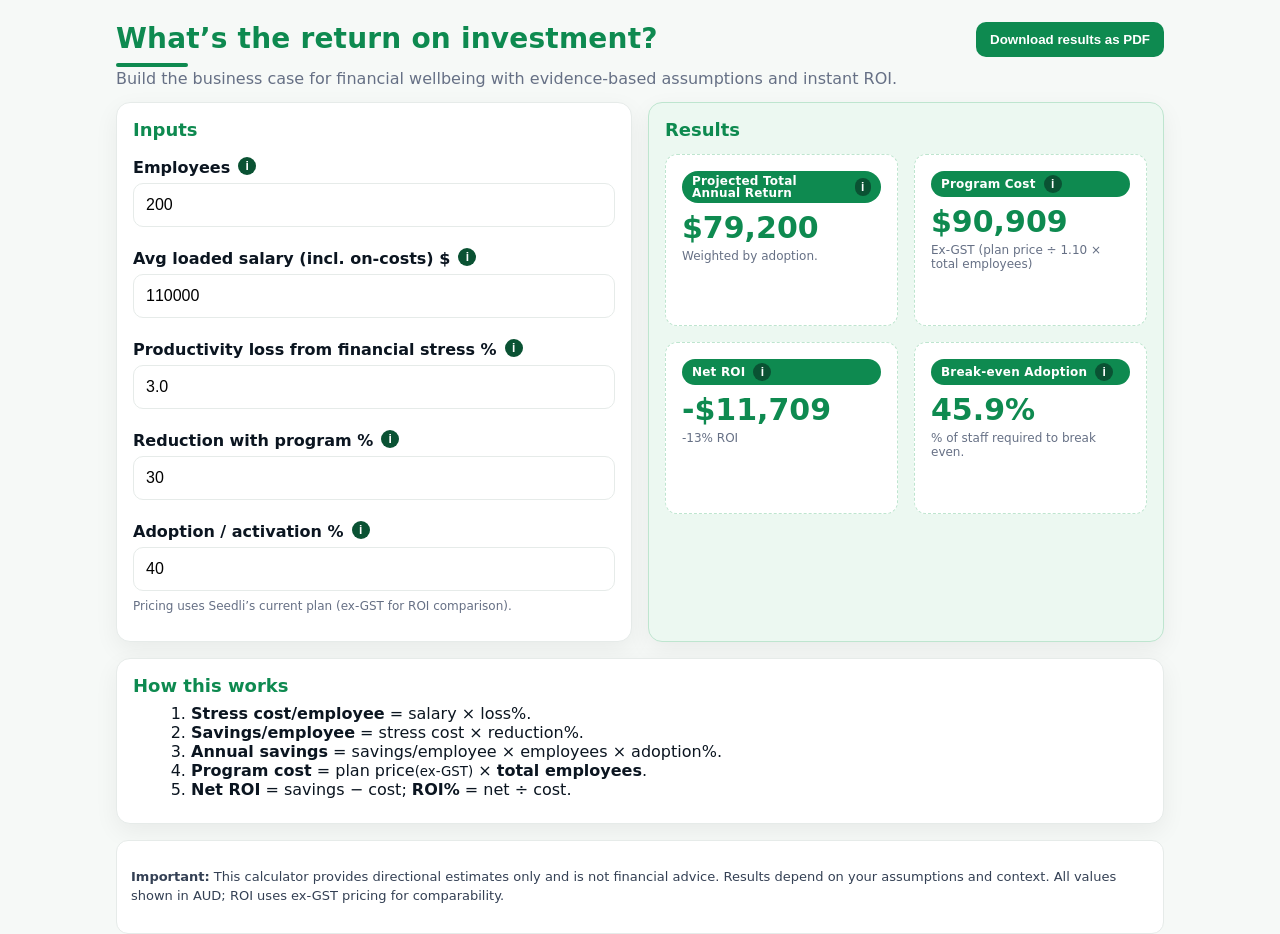
==== commit ebfc958b: "Update index.html" ====
--- a/index.html
+++ b/index.html
@@ -8,20 +8,31 @@
   <meta name="theme-color" content="#0E8A50" />
   <link rel="stylesheet" href="assets/styles.css" />
   <style>
+    @page { size: A4; margin: 10mm; }
     @media print{
-      .no-print, .actions, .embed-note { display:none !important; }
-      @page { margin: 12mm; }
+      .no-print, .info, .tip { display:none !important; }
       body{ background:#fff !important; }
+      .wrap{ max-width: none; padding: 0; }
       .card{ box-shadow:none !important; border-color:#e5e7eb !important; }
+      .print-only{ display:block !important; }
+      .print-compact *{ font-size: 12px !important; }
+      .print-compact h1{ font-size: 18px !important; }
+      .print-compact .kval{ font-size: 20px !important; }
+      .print-compact .card{ padding:10px !important; }
+      .print-compact .out-2x2{ gap:10px !important; }
     }
+    .print-only{ display:none; }
   </style>
 </head>
 <body>
-  <!-- Brand -->
   <header class="site-head no-print">
-    <!-- Upload your logo as /assets/seedli-logo.svg for crisp rendering -->
     <img class="brand" src="assets/seedli-logo.svg" alt="Seedli" onerror="this.style.display='none'"/>
   </header>
+
+  <div class="print-only print-header">
+    <div><strong>Seedli — Financial Wellbeing ROI Calculator</strong></div>
+    <div id="printDate"></div>
+  </div>
 
   <main class="wrap" aria-labelledby="page-title">
     <header class="page-head">
@@ -30,88 +41,70 @@
         <span class="title-underline" aria-hidden="true"></span>
         <p class="lead">Build the business case for financial wellbeing with evidence-based assumptions and instant ROI.</p>
       </div>
-      <div class="actions">
+      <div class="actions no-print">
         <button id="pdfBtn" class="btn">Download results as PDF</button>
       </div>
     </header>
 
     <section class="grid">
-      <!-- Inputs -->
       <article class="card left" aria-labelledby="inputs-title">
         <h2 id="inputs-title" class="card-title">Inputs</h2>
 
-        <div class="field">
-          <div class="field-label">
-            <label for="employees">Employees</label>
-            <button class="info" aria-label="More info about Employees" aria-expanded="false" aria-controls="tip-employees">i</button>
+        <div class="inputs-grid">
+          <div class="field">
+            <div class="field-label">
+              <label for="employees">Employees</label>
+              <button class="info" aria-label="More info about Employees" aria-expanded="false" aria-controls="tip-employees">i</button>
+            </div>
+            <div class="tip" id="tip-employees" role="tooltip">Total staff in scope. Use headcount, not FTE.</div>
+            <input id="employees" type="number" inputmode="numeric" value="200" min="1" step="1" />
           </div>
-          <div class="tip" id="tip-employees" role="tooltip">
-            Total staff in scope. Use headcount, not FTE.
-          </div>
-          <input id="employees" type="number" inputmode="numeric" value="200" min="1" step="1" />
-        </div>
 
-        <div class="row">
-          <div class="col field">
+          <div class="field">
             <div class="field-label">
               <label for="salary">Avg loaded salary (incl. on-costs) $</label>
               <button class="info" aria-label="More info about average salary" aria-expanded="false" aria-controls="tip-salary">i</button>
             </div>
-            <div class="tip" id="tip-salary" role="tooltip">
-              On-costs include super, payroll tax, leave and insurances.
-            </div>
+            <div class="tip" id="tip-salary" role="tooltip">On-costs include super, payroll tax, leave and insurances.</div>
             <input id="salary" type="number" inputmode="numeric" value="110000" min="0" step="500" />
           </div>
 
-          <div class="col field">
+          <div class="field">
             <div class="field-label">
               <label for="lossPct">Productivity loss from financial stress %</label>
               <button class="info" aria-label="More info about productivity loss" aria-expanded="false" aria-controls="tip-loss">i</button>
             </div>
-            <div class="tip" id="tip-loss" role="tooltip">
-              Estimated % of work time/value lost (absenteeism + presenteeism).
-            </div>
+            <div class="tip" id="tip-loss" role="tooltip">Estimated % of work time/value lost (absenteeism + presenteeism).</div>
             <input id="lossPct" type="number" inputmode="decimal" value="3.0" min="0" max="20" step="0.1" />
           </div>
-        </div>
 
-        <div class="row">
-          <div class="col field">
+          <div class="field">
             <div class="field-label">
               <label for="reductionPct">Reduction with program %</label>
               <button class="info" aria-label="More info about reduction with program" aria-expanded="false" aria-controls="tip-reduction">i</button>
             </div>
-            <div class="tip" id="tip-reduction" role="tooltip">
-              Likely reduction in the stress-related loss when Seedli is in place.
-            </div>
+            <div class="tip" id="tip-reduction" role="tooltip">Likely reduction in the stress-related loss when Seedli is in place.</div>
             <input id="reductionPct" type="number" inputmode="numeric" value="30" min="0" max="100" step="1" />
           </div>
 
-          <div class="col field">
+          <div class="field">
             <div class="field-label">
               <label for="adoptionPct">Adoption / activation %</label>
               <button class="info" aria-label="More info about adoption" aria-expanded="false" aria-controls="tip-adoption">i</button>
             </div>
-            <div class="tip" id="tip-adoption" role="tooltip">
-              Share of employees who actively use the program.
-            </div>
+            <div class="tip" id="tip-adoption" role="tooltip">Share of employees who actively use the program.</div>
             <input id="adoptionPct" type="number" inputmode="numeric" value="40" min="0" max="100" step="1" />
           </div>
         </div>
 
-        <!-- Pricing is now fixed in logic; not editable here -->
-        <p class="muted small lock-note">
-          Pricing uses Seedli’s current plan (ex-GST for ROI comparison).
-        </p>
+        <p class="muted small lock-note">Pricing uses Seedli’s current plan (ex-GST for ROI comparison).</p>
       </article>
 
-      <!-- Results -->
       <article class="card right kpis" aria-labelledby="results-title">
         <div class="kpis-head">
           <h2 id="results-title" class="card-title">Results</h2>
         </div>
 
-        <!-- 2 × 2 stable grid -->
         <div class="out out-2x2">
           <section class="kbox">
             <div class="tag">Projected Total Annual Return
@@ -130,9 +123,9 @@
               <button class="info" aria-expanded="false" aria-controls="tip-cost" aria-label="About Program Cost">i</button>
             </div>
             <p id="cost" class="kval" role="status" aria-live="polite">$0</p>
-            <p id="costNote" class="kdesc">Ex-GST (plan price × adopters)</p>
+            <p id="costNote" class="kdesc">Ex-GST (plan price × total employees)</p>
             <div class="tip" id="tip-cost" role="tooltip">
-              Cost uses <b>ex-GST</b> for apples-to-apples ROI. Pricing is fixed to Seedli’s plan per-employee rate.
+              Cost uses <b>ex-GST</b> for apples-to-apples ROI. Pricing is fixed to Seedli’s plan per-employee rate for the whole company.
             </div>
           </section>
 
@@ -143,7 +136,7 @@
             <p id="net" class="kval" role="status" aria-live="polite">$0</p>
             <p id="roiPct" class="kdesc">0% ROI</p>
             <div class="tip" id="tip-net" role="tooltip">
-              <b>Net</b> = Annual Savings − Program Cost. <b>ROI%</b> = Net ÷ Cost.
+              <b>Net</b> = Annual Savings − Program Cost. Because cost is fixed to total employees, <b>ROI%</b> increases with adoption.
             </div>
           </section>
 
@@ -160,19 +153,17 @@
         </div>
       </article>
 
-      <!-- Notes -->
       <aside class="card span12">
         <h2 class="card-title">How this works</h2>
         <ol class="hiw">
           <li><b>Stress cost/employee</b> = salary × loss%.</li>
           <li><b>Savings/employee</b> = stress cost × reduction%.</li>
           <li><b>Annual savings</b> = savings/employee × employees × adoption%.</li>
-          <li><b>Program cost</b> = plan price<small>(ex-GST)</small> × adopters.</li>
+          <li><b>Program cost</b> = plan price<small>(ex-GST)</small> × <b>total employees</b>.</li>
           <li><b>Net ROI</b> = savings − cost; <b>ROI%</b> = net ÷ cost.</li>
         </ol>
       </aside>
 
-      <!-- Disclosure -->
       <aside class="disclosure span12">
         <p><b>Important:</b> This calculator provides directional estimates only and is not financial advice. Results depend on your assumptions and context. All values shown in AUD; ROI uses ex-GST pricing for comparability.</p>
       </aside>
--- a/assets/styles.css
+++ b/assets/styles.css
@@ -23,15 +23,18 @@
 
 /* ===== Branding ===== */
 .site-head{
-  max-width:1080px; margin:16px auto 4px; padding:0 16px; display:flex; align-items:center;
+  max-width:1080px; margin:16px auto 6px; padding:0 16px; display:flex; align-items:center;
 }
-.brand{ height:28px; width:auto; display:block; }
+.brand{ height:26px; width:auto; display:block; }
 
-/* ===== Layout ===== */
-.wrap{max-width:1080px;margin:8px auto 32px;padding:0 16px}
-.page-head{display:flex;justify-content:space-between;align-items:center;gap:12px;margin-bottom:10px}
-.page-head h1{margin:0;font-size:28px;color:var(--seedli-green);letter-spacing:.2px}
+/* ===== Page header ===== */
+.wrap{max-width:1080px;margin:0 auto 32px;padding:0 16px}
+.page-head{display:flex;justify-content:space-between;align-items:flex-start;gap:12px;margin-bottom:14px}
+.page-head h1{margin:0 0 8px;font-size:28px;color:var(--seedli-green);letter-spacing:.2px}
+.lead{margin:2px 0 0;color:var(--muted)}
+.title-underline{display:block;width:72px;height:4px;border-radius:3px;background:var(--seedli-green);}
 
+/* ===== Grid & cards ===== */
 .grid{display:grid;grid-template-columns:repeat(12,1fr);gap:16px}
 .card{
   background:var(--card);
@@ -42,7 +45,6 @@
 }
 .card-title{margin:0 0 8px;font-size:18px;color:var(--seedli-green)}
 
-/* columns */
 .left{grid-column:span 12}
 .right{grid-column:span 12}
 .span12{grid-column:span 12}
@@ -52,7 +54,11 @@
 }
 
 /* ===== Inputs ===== */
-label{display:block;font-weight:700;margin:10px 0 6px}
+.field{position:relative}
+.field + .field{margin-top:12px}
+.field-label{display:flex;align-items:center;gap:8px}
+label{display:inline-block;font-weight:800;margin:10px 0 6px}
+
 input[type="number"]{
   width:100%;padding:12px;border:1px solid var(--border);border-radius:10px;font-size:16px;background:#fff;
 }
@@ -61,36 +67,32 @@
 }
 .row{display:flex;gap:12px}
 .col{flex:1}
-.col-checkbox{display:flex;align-items:center}
-.checkwrap{display:flex;align-items:center;gap:8px;margin-top:30px}
 .muted{color:var(--muted)}
 .small{font-size:12px}
+.lock-note{margin-top:8px}
 
 /* ===== Buttons ===== */
 .btn{
   background:var(--seedli-green);
-  color:#fff;border:0;border-radius:10px;padding:10px 14px;font-weight:800;
+  color:#fff;border:0;border-radius:10px;padding:10px 14px;font-weight:900;
   cursor:pointer;transition:background .15s ease, transform .04s ease
 }
 .btn:hover{background:var(--seedli-green-600)}
 .btn:active{transform:translateY(1px)}
 
-/* ===== KPIs ===== */
+/* ===== KPIs (2×2 grid) ===== */
 .kpis{background:var(--kpi-bg);border:1px solid var(--kpi-outline)}
-.kpis-head{display:flex;justify-content:space-between;align-items:center;margin-bottom:2px}
+.kpis-head{display:flex;justify-content:space-between;align-items:center;margin-bottom:6px}
 
-/* 4 even tiles that never jump */
-.out{
-  display:grid;grid-template-columns:repeat(4,1fr);gap:16px;
-  align-items:stretch;
+.out-2x2{
+  display:grid;grid-template-columns:1fr 1fr;gap:16px;align-items:stretch;
 }
-@media(max-width:900px){ .out{grid-template-columns:1fr 1fr} }
-@media(max-width:520px){ .out{grid-template-columns:1fr} }
+@media(max-width:640px){ .out-2x2{grid-template-columns:1fr} }
 
 .kbox{
   position:relative;background:#fff;border:1px dashed var(--kpi-outline);
   border-radius:12px;padding:16px;display:flex;flex-direction:column;
-  min-height:170px; /* Equal height across all tiles */
+  min-height:172px;
 }
 .tag{
   display:inline-flex;align-items:center;gap:8px;
@@ -100,27 +102,32 @@
 .kval{
   margin:10px 0 0;
   font-size:30px;font-weight:900;line-height:1;
-  color:var(--seedli-green); /* brand number colour */
+  color:var(--seedli-green);
   white-space:nowrap; overflow:hidden; text-overflow:ellipsis;
 }
 .kdesc{margin-top:6px;color:var(--muted);font-size:12px;min-height:16px}
 
-/* ===== Info bubbles (click to open) ===== */
+/* ===== Info bubbles (inputs + KPIs) ===== */
 .info{
   display:inline-flex;align-items:center;justify-content:center;
   width:18px;height:18px;border-radius:999px;background:#0A5233;color:#fff;
   font-size:12px;font-weight:800;cursor:pointer;border:0
 }
 .tip{
-  position:absolute;z-index:20;display:none;max-width:280px;
-  left:16px;top:46px;background:#111827;color:#fff;border-radius:10px;
+  position:absolute;z-index:20;display:none;max-width:320px;
+  left:0;top:38px;background:#111827;color:#fff;border-radius:10px;
   padding:10px 12px;font-size:13px;line-height:1.35;
   box-shadow:0 12px 32px rgba(0,0,0,.28)
 }
-.kbox.open .tip{display:block}
+.kbox .tip{left:16px;top:46px}
+.field.open .tip, .kbox.open .tip{display:block}
 .tip:before{
   content:"";position:absolute;top:-8px;left:14px;border:8px solid transparent;border-bottom-color:#111827
 }
 
-/* ===== “How this works” ===== */
+/* ===== “How this works” & disclosure ===== */
 .hiw{margin:0 0 8px 18px}
+.disclosure{
+  background:#fff;border:1px solid var(--border);border-radius:12px;padding:14px;
+  color:#344054;font-size:13px;line-height:1.45;
+}
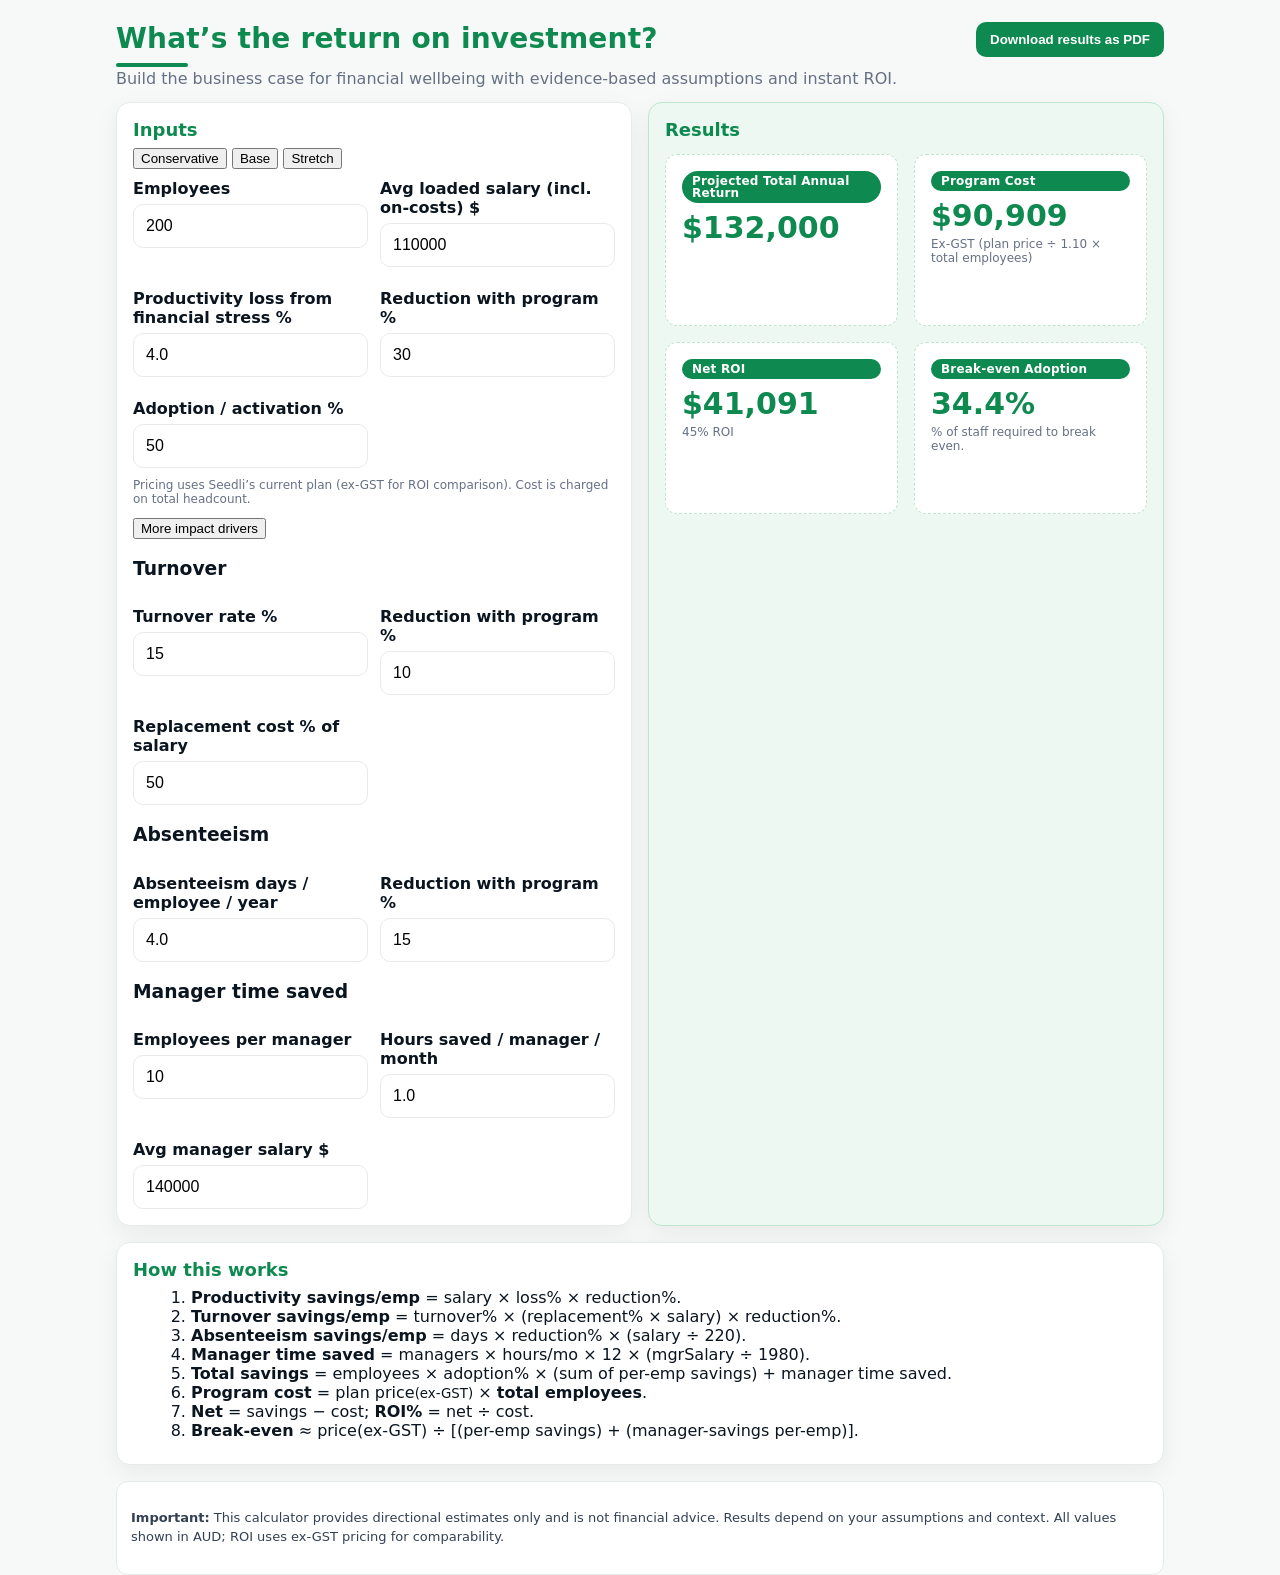
==== commit 07481109: "Update index.html" ====
--- a/index.html
+++ b/index.html
@@ -4,20 +4,19 @@
   <meta charset="utf-8" />
   <meta name="viewport" content="width=device-width,initial-scale=1" />
   <title>Seedli — Financial Wellbeing ROI Calculator</title>
-  <meta name="description" content="Estimate the annual return from Seedli’s financial wellbeing program. Adjust assumptions and see savings, costs, and ROI instantly." />
   <meta name="theme-color" content="#0E8A50" />
   <link rel="stylesheet" href="assets/styles.css" />
   <style>
     @page { size: A4; margin: 10mm; }
     @media print{
-      .no-print, .info, .tip { display:none !important; }
+      .no-print, .info, .tip, .presets, .adv-toggle, .adv{ display:none !important; }
       body{ background:#fff !important; }
-      .wrap{ max-width: none; padding: 0; }
+      .wrap{ max-width:none; padding:0; }
       .card{ box-shadow:none !important; border-color:#e5e7eb !important; }
       .print-only{ display:block !important; }
-      .print-compact *{ font-size: 12px !important; }
-      .print-compact h1{ font-size: 18px !important; }
-      .print-compact .kval{ font-size: 20px !important; }
+      .print-compact *{ font-size:12px !important; }
+      .print-compact h1{ font-size:18px !important; }
+      .print-compact .kval{ font-size:20px !important; }
       .print-compact .card{ padding:10px !important; }
       .print-compact .out-2x2{ gap:10px !important; }
     }
@@ -47,59 +46,109 @@
     </header>
 
     <section class="grid">
+      <!-- Inputs -->
       <article class="card left" aria-labelledby="inputs-title">
-        <h2 id="inputs-title" class="card-title">Inputs</h2>
-
+        <div class="input-head">
+          <h2 id="inputs-title" class="card-title">Inputs</h2>
+          <div class="presets no-print">
+            <button class="chip" data-preset="conservative">Conservative</button>
+            <button class="chip chip--active" data-preset="base">Base</button>
+            <button class="chip" data-preset="stretch">Stretch</button>
+          </div>
+        </div>
+
+        <!-- Core inputs (tidy 2-col) -->
         <div class="inputs-grid">
           <div class="field">
             <div class="field-label">
               <label for="employees">Employees</label>
-              <button class="info" aria-label="More info about Employees" aria-expanded="false" aria-controls="tip-employees">i</button>
-            </div>
-            <div class="tip" id="tip-employees" role="tooltip">Total staff in scope. Use headcount, not FTE.</div>
+            </div>
             <input id="employees" type="number" inputmode="numeric" value="200" min="1" step="1" />
           </div>
 
           <div class="field">
             <div class="field-label">
               <label for="salary">Avg loaded salary (incl. on-costs) $</label>
-              <button class="info" aria-label="More info about average salary" aria-expanded="false" aria-controls="tip-salary">i</button>
-            </div>
-            <div class="tip" id="tip-salary" role="tooltip">On-costs include super, payroll tax, leave and insurances.</div>
+            </div>
             <input id="salary" type="number" inputmode="numeric" value="110000" min="0" step="500" />
           </div>
 
           <div class="field">
             <div class="field-label">
               <label for="lossPct">Productivity loss from financial stress %</label>
-              <button class="info" aria-label="More info about productivity loss" aria-expanded="false" aria-controls="tip-loss">i</button>
-            </div>
-            <div class="tip" id="tip-loss" role="tooltip">Estimated % of work time/value lost (absenteeism + presenteeism).</div>
-            <input id="lossPct" type="number" inputmode="decimal" value="3.0" min="0" max="20" step="0.1" />
+            </div>
+            <input id="lossPct" type="number" inputmode="decimal" value="4.0" min="0" max="20" step="0.1" />
           </div>
 
           <div class="field">
             <div class="field-label">
               <label for="reductionPct">Reduction with program %</label>
-              <button class="info" aria-label="More info about reduction with program" aria-expanded="false" aria-controls="tip-reduction">i</button>
-            </div>
-            <div class="tip" id="tip-reduction" role="tooltip">Likely reduction in the stress-related loss when Seedli is in place.</div>
+            </div>
             <input id="reductionPct" type="number" inputmode="numeric" value="30" min="0" max="100" step="1" />
           </div>
 
           <div class="field">
             <div class="field-label">
               <label for="adoptionPct">Adoption / activation %</label>
-              <button class="info" aria-label="More info about adoption" aria-expanded="false" aria-controls="tip-adoption">i</button>
-            </div>
-            <div class="tip" id="tip-adoption" role="tooltip">Share of employees who actively use the program.</div>
-            <input id="adoptionPct" type="number" inputmode="numeric" value="40" min="0" max="100" step="1" />
-          </div>
-        </div>
-
-        <p class="muted small lock-note">Pricing uses Seedli’s current plan (ex-GST for ROI comparison).</p>
+            </div>
+            <input id="adoptionPct" type="number" inputmode="numeric" value="50" min="0" max="100" step="1" />
+          </div>
+        </div>
+
+        <p class="muted small lock-note">
+          Pricing uses Seedli’s current plan (ex-GST for ROI comparison). Cost is charged on total headcount.
+        </p>
+
+        <!-- Advanced drivers (collapsed by default) -->
+        <button class="adv-toggle no-print" aria-expanded="false" aria-controls="adv">More impact drivers</button>
+        <div class="adv" id="adv">
+          <h3 class="adv-title">Turnover</h3>
+          <div class="inputs-grid">
+            <div class="field">
+              <label for="turnoverRate">Turnover rate %</label>
+              <input id="turnoverRate" type="number" value="15" min="0" max="100" step="0.1" />
+            </div>
+            <div class="field">
+              <label for="turnoverReduction">Reduction with program %</label>
+              <input id="turnoverReduction" type="number" value="10" min="0" max="100" step="0.1" />
+            </div>
+            <div class="field">
+              <label for="replacementPct">Replacement cost % of salary</label>
+              <input id="replacementPct" type="number" value="50" min="0" max="200" step="1" />
+            </div>
+          </div>
+
+          <h3 class="adv-title">Absenteeism</h3>
+          <div class="inputs-grid">
+            <div class="field">
+              <label for="daysAbsence">Absenteeism days / employee / year</label>
+              <input id="daysAbsence" type="number" value="4.0" min="0" max="30" step="0.1" />
+            </div>
+            <div class="field">
+              <label for="absenceReduction">Reduction with program %</label>
+              <input id="absenceReduction" type="number" value="15" min="0" max="100" step="0.1" />
+            </div>
+          </div>
+
+          <h3 class="adv-title">Manager time saved</h3>
+          <div class="inputs-grid">
+            <div class="field">
+              <label for="managerRatio">Employees per manager</label>
+              <input id="managerRatio" type="number" value="10" min="1" step="1" />
+            </div>
+            <div class="field">
+              <label for="mgrHours">Hours saved / manager / month</label>
+              <input id="mgrHours" type="number" value="1.0" min="0" step="0.1" />
+            </div>
+            <div class="field">
+              <label for="mgrSalary">Avg manager salary $</label>
+              <input id="mgrSalary" type="number" value="140000" min="0" step="500" />
+            </div>
+          </div>
+        </div>
       </article>
 
+      <!-- Results -->
       <article class="card right kpis" aria-labelledby="results-title">
         <div class="kpis-head">
           <h2 id="results-title" class="card-title">Results</h2>
@@ -107,60 +156,43 @@
 
         <div class="out out-2x2">
           <section class="kbox">
-            <div class="tag">Projected Total Annual Return
-              <button class="info" aria-expanded="false" aria-controls="tip-savings" aria-label="About Projected Total Annual Return">i</button>
-            </div>
+            <div class="tag">Projected Total Annual Return</div>
             <p id="savings" class="kval" role="status" aria-live="polite">$0</p>
-            <p class="kdesc">Weighted by adoption.</p>
-            <div class="tip" id="tip-savings" role="tooltip">
-              Recovered value from reduced financial stress.<br>
-              <b>Formula:</b> salary × loss% × reduction% × employees × adoption%.
-            </div>
-          </section>
-
-          <section class="kbox">
-            <div class="tag">Program Cost
-              <button class="info" aria-expanded="false" aria-controls="tip-cost" aria-label="About Program Cost">i</button>
-            </div>
+            <p id="savingsBreakdown" class="kdesc"></p>
+          </section>
+
+          <section class="kbox">
+            <div class="tag">Program Cost</div>
             <p id="cost" class="kval" role="status" aria-live="polite">$0</p>
             <p id="costNote" class="kdesc">Ex-GST (plan price × total employees)</p>
-            <div class="tip" id="tip-cost" role="tooltip">
-              Cost uses <b>ex-GST</b> for apples-to-apples ROI. Pricing is fixed to Seedli’s plan per-employee rate for the whole company.
-            </div>
-          </section>
-
-          <section class="kbox">
-            <div class="tag">Net ROI
-              <button class="info" aria-expanded="false" aria-controls="tip-net" aria-label="About Net ROI">i</button>
-            </div>
+          </section>
+
+          <section class="kbox">
+            <div class="tag">Net ROI</div>
             <p id="net" class="kval" role="status" aria-live="polite">$0</p>
             <p id="roiPct" class="kdesc">0% ROI</p>
-            <div class="tip" id="tip-net" role="tooltip">
-              <b>Net</b> = Annual Savings − Program Cost. Because cost is fixed to total employees, <b>ROI%</b> increases with adoption.
-            </div>
-          </section>
-
-          <section class="kbox">
-            <div class="tag">Break-even Adoption
-              <button class="info" aria-expanded="false" aria-controls="tip-break" aria-label="About Break-even Adoption">i</button>
-            </div>
+          </section>
+
+          <section class="kbox">
+            <div class="tag">Break-even Adoption</div>
             <p id="breakeven" class="kval" role="status" aria-live="polite">—</p>
             <p class="kdesc">% of staff required to break even.</p>
-            <div class="tip" id="tip-break" role="tooltip">
-              Break-even = plan price (ex-GST) ÷ savings per employee.
-            </div>
           </section>
         </div>
       </article>
 
+      <!-- How it works -->
       <aside class="card span12">
         <h2 class="card-title">How this works</h2>
         <ol class="hiw">
-          <li><b>Stress cost/employee</b> = salary × loss%.</li>
-          <li><b>Savings/employee</b> = stress cost × reduction%.</li>
-          <li><b>Annual savings</b> = savings/employee × employees × adoption%.</li>
+          <li><b>Productivity savings/emp</b> = salary × loss% × reduction%.</li>
+          <li><b>Turnover savings/emp</b> = turnover% × (replacement% × salary) × reduction%.</li>
+          <li><b>Absenteeism savings/emp</b> = days × reduction% × (salary ÷ 220).</li>
+          <li><b>Manager time saved</b> = managers × hours/mo × 12 × (mgrSalary ÷ 1980).</li>
+          <li><b>Total savings</b> = employees × adoption% × (sum of per-emp savings) + manager time saved.</li>
           <li><b>Program cost</b> = plan price<small>(ex-GST)</small> × <b>total employees</b>.</li>
-          <li><b>Net ROI</b> = savings − cost; <b>ROI%</b> = net ÷ cost.</li>
+          <li><b>Net</b> = savings − cost; <b>ROI%</b> = net ÷ cost.</li>
+          <li><b>Break-even</b> ≈ price(ex-GST) ÷ [(per-emp savings) + (manager-savings per-emp)].</li>
         </ol>
       </aside>
 
--- a/assets/styles.css
+++ b/assets/styles.css
@@ -1,7 +1,7 @@
 /* ===== Seedli tokens ===== */
 :root{
   --seedli-green:#0E8A50;
-  --seedli-green-600:#0B6F40;  /* hover */
+  --seedli-green-600:#0B6F40;
   --bg:#F6F9F7;
   --ink:#0B1520;
   --muted:#667085;
@@ -14,18 +14,14 @@
 /* ===== Base ===== */
 *{box-sizing:border-box}
 html,body{height:100%}
-body{
-  margin:0;
-  font-family:system-ui,-apple-system,Segoe UI,Roboto,Arial,sans-serif;
-  color:var(--ink);
-  background:var(--bg);
-}
+body{ margin:0; font-family:system-ui,-apple-system,Segoe UI,Roboto,Arial,sans-serif; color:var(--ink); background:var(--bg); }
 
 /* ===== Branding ===== */
-.site-head{
-  max-width:1080px; margin:16px auto 6px; padding:0 16px; display:flex; align-items:center;
-}
+.site-head{ max-width:1080px; margin:16px auto 6px; padding:0 16px; display:flex; align-items:center; }
 .brand{ height:26px; width:auto; display:block; }
+
+/* print header */
+.print-header{ display:flex; justify-content:space-between; align-items:center; margin:0 0 8px; font-size:12px; }
 
 /* ===== Page header ===== */
 .wrap{max-width:1080px;margin:0 auto 32px;padding:0 16px}
@@ -36,13 +32,7 @@
 
 /* ===== Grid & cards ===== */
 .grid{display:grid;grid-template-columns:repeat(12,1fr);gap:16px}
-.card{
-  background:var(--card);
-  border:1px solid var(--border);
-  border-radius:14px;
-  box-shadow:0 8px 24px rgba(0,0,0,.06);
-  padding:16px;
-}
+.card{ background:var(--card); border:1px solid var(--border); border-radius:14px; box-shadow:0 8px 24px rgba(0,0,0,.06); padding:16px; }
 .card-title{margin:0 0 8px;font-size:18px;color:var(--seedli-green)}
 
 .left{grid-column:span 12}
@@ -53,9 +43,15 @@
   .right{grid-column:span 6}
 }
 
-/* ===== Inputs ===== */
+/* ===== Inputs (aligned grid) ===== */
+.inputs-grid{
+  display:grid;
+  grid-template-columns: 1fr 1fr;
+  gap:12px;
+}
+@media(max-width:720px){ .inputs-grid{ grid-template-columns: 1fr; } }
+
 .field{position:relative}
-.field + .field{margin-top:12px}
 .field-label{display:flex;align-items:center;gap:8px}
 label{display:inline-block;font-weight:800;margin:10px 0 6px}
 
@@ -65,11 +61,10 @@
 input[type="number"]:focus, .info:focus, .btn:focus{
   outline:3px solid rgba(14,138,80,.25); outline-offset:2px; box-shadow:none;
 }
-.row{display:flex;gap:12px}
-.col{flex:1}
+
 .muted{color:var(--muted)}
 .small{font-size:12px}
-.lock-note{margin-top:8px}
+.lock-note{margin-top:10px}
 
 /* ===== Buttons ===== */
 .btn{
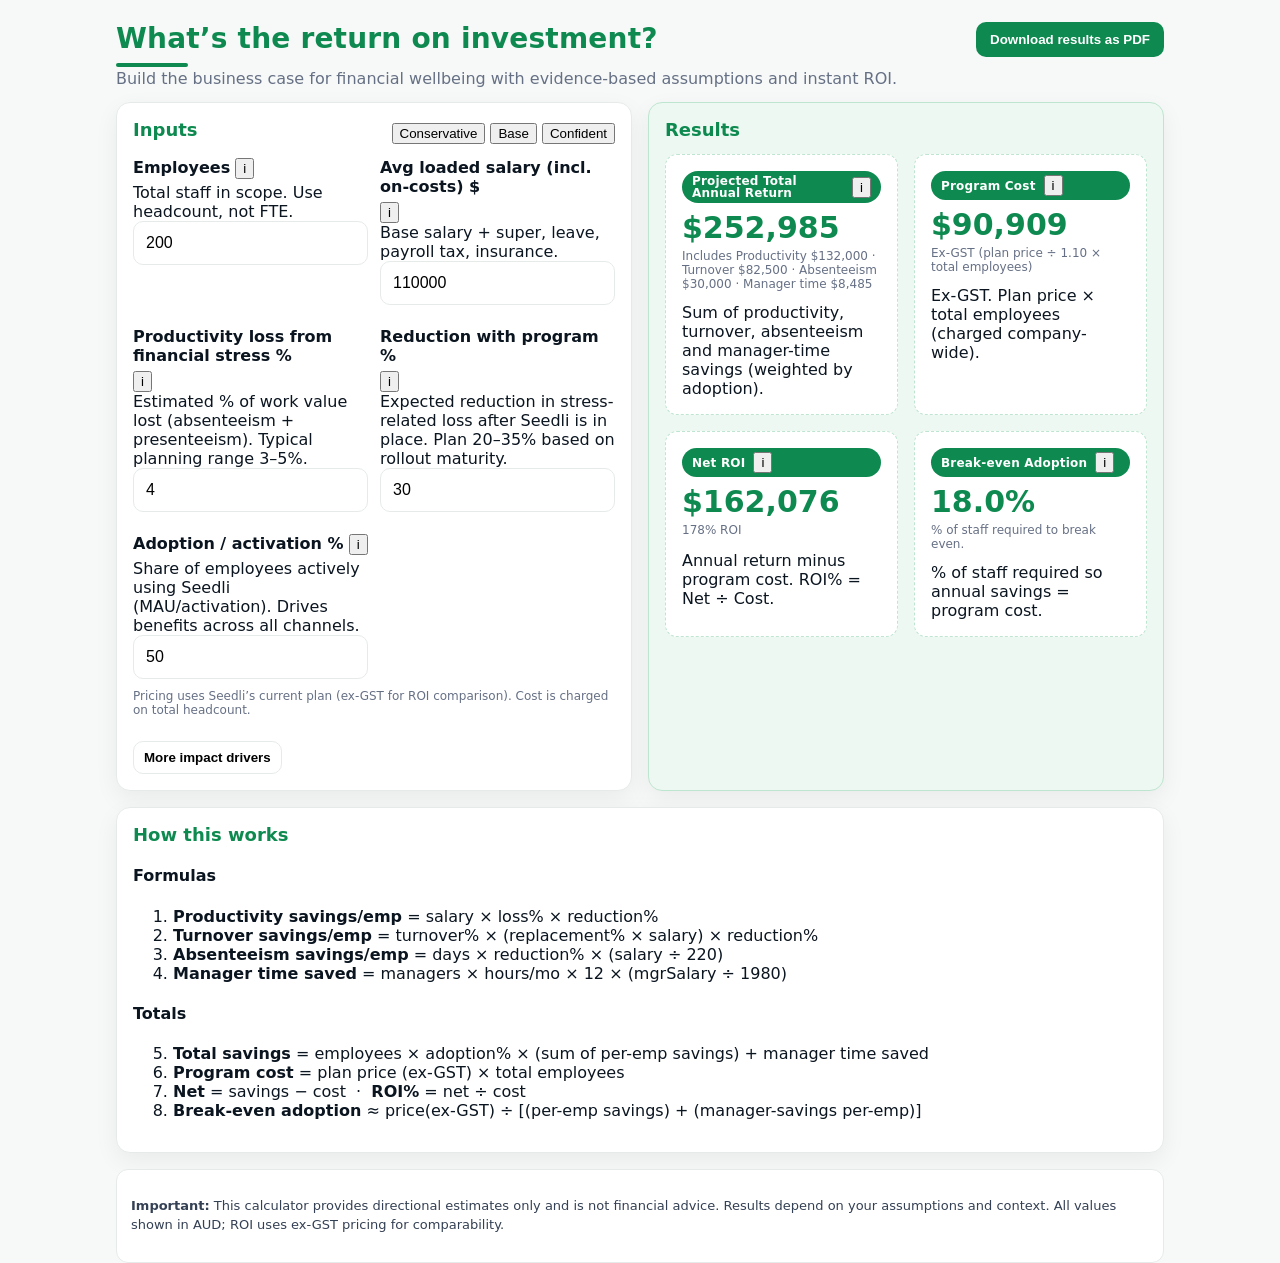
==== commit fcb50d98: "Update index.html" ====
--- a/index.html
+++ b/index.html
@@ -4,33 +4,38 @@
   <meta charset="utf-8" />
   <meta name="viewport" content="width=device-width,initial-scale=1" />
   <title>Seedli — Financial Wellbeing ROI Calculator</title>
+  <meta name="description" content="Estimate the annual return from Seedli’s financial wellbeing program. Adjust assumptions and see savings, costs, and ROI instantly." />
   <meta name="theme-color" content="#0E8A50" />
   <link rel="stylesheet" href="assets/styles.css" />
   <style>
+    /* guaranteed single-page A4 print */
     @page { size: A4; margin: 10mm; }
     @media print{
-      .no-print, .info, .tip, .presets, .adv-toggle, .adv{ display:none !important; }
+      .no-print, .segmented, .adv-toggle, .info, .tip { display:none !important; }
       body{ background:#fff !important; }
       .wrap{ max-width:none; padding:0; }
       .card{ box-shadow:none !important; border-color:#e5e7eb !important; }
-      .print-only{ display:block !important; }
-      .print-compact *{ font-size:12px !important; }
-      .print-compact h1{ font-size:18px !important; }
-      .print-compact .kval{ font-size:20px !important; }
-      .print-compact .card{ padding:10px !important; }
-      .print-compact .out-2x2{ gap:10px !important; }
+      .print-only{ display:flex !important; }
+      body.print-compact *{ font-size:12px !important; line-height:1.25; }
+      body.print-compact h1{ font-size:18px !important; }
+      body.print-compact .kval{ font-size:20px !important; }
+      body.print-compact .card{ padding:10px !important; }
+      body.print-compact .out-2x2{ gap:10px !important; }
+      .avoid-break{ break-inside: avoid; page-break-inside: avoid; }
     }
-    .print-only{ display:none; }
+    .print-only{ display:none; align-items:center; justify-content:space-between; margin:0 0 10px; }
   </style>
 </head>
 <body>
+  <!-- Brand header (web) -->
   <header class="site-head no-print">
-    <img class="brand" src="assets/seedli-logo.svg" alt="Seedli" onerror="this.style.display='none'"/>
+    <img class="brand" src="assets/seedli-logo.png" alt="Seedli" onerror="this.style.display='none'"/>
   </header>
 
-  <div class="print-only print-header">
-    <div><strong>Seedli — Financial Wellbeing ROI Calculator</strong></div>
-    <div id="printDate"></div>
+  <!-- Brand header (print) -->
+  <div class="print-only">
+    <img class="brand" src="assets/seedli-logo.png" alt="Seedli"/>
+    <div id="printDate" class="muted small"></div>
   </div>
 
   <main class="wrap" aria-labelledby="page-title">
@@ -47,73 +52,95 @@
 
     <section class="grid">
       <!-- Inputs -->
-      <article class="card left" aria-labelledby="inputs-title">
+      <article class="card avoid-break left" aria-labelledby="inputs-title">
         <div class="input-head">
           <h2 id="inputs-title" class="card-title">Inputs</h2>
-          <div class="presets no-print">
-            <button class="chip" data-preset="conservative">Conservative</button>
-            <button class="chip chip--active" data-preset="base">Base</button>
-            <button class="chip" data-preset="stretch">Stretch</button>
-          </div>
-        </div>
-
-        <!-- Core inputs (tidy 2-col) -->
+
+          <!-- Segmented slider -->
+          <div class="segmented" role="radiogroup" aria-label="Scenario presets">
+            <button class="segment" role="radio" aria-checked="false" data-preset="conservative" title="Lower loss, moderate adoption">Conservative</button>
+            <button class="segment is-active" role="radio" aria-checked="true" data-preset="base" title="Evidence-based default">Base</button>
+            <button class="segment" role="radio" aria-checked="false" data-preset="confident" title="Strong launch and impact">Confident</button>
+          </div>
+        </div>
+
+        <!-- Core inputs -->
         <div class="inputs-grid">
           <div class="field">
-            <div class="field-label">
+            <div class="field-top">
               <label for="employees">Employees</label>
-            </div>
+              <button class="info" aria-expanded="false" aria-controls="tip-employees" aria-label="About Employees">i</button>
+            </div>
+            <div class="tip" id="tip-employees" role="tooltip">Total staff in scope. Use headcount, not FTE.</div>
             <input id="employees" type="number" inputmode="numeric" value="200" min="1" step="1" />
           </div>
 
           <div class="field">
-            <div class="field-label">
+            <div class="field-top">
               <label for="salary">Avg loaded salary (incl. on-costs) $</label>
-            </div>
+              <button class="info" aria-expanded="false" aria-controls="tip-salary" aria-label="About salary">i</button>
+            </div>
+            <div class="tip" id="tip-salary" role="tooltip">Base salary + super, leave, payroll tax, insurance.</div>
             <input id="salary" type="number" inputmode="numeric" value="110000" min="0" step="500" />
           </div>
 
           <div class="field">
-            <div class="field-label">
+            <div class="field-top">
               <label for="lossPct">Productivity loss from financial stress %</label>
-            </div>
+              <button class="info" aria-expanded="false" aria-controls="tip-loss" aria-label="About productivity loss">i</button>
+            </div>
+            <div class="tip" id="tip-loss" role="tooltip">Estimated % of work value lost (absenteeism + presenteeism). Typical planning range 3–5%.</div>
             <input id="lossPct" type="number" inputmode="decimal" value="4.0" min="0" max="20" step="0.1" />
           </div>
 
           <div class="field">
-            <div class="field-label">
+            <div class="field-top">
               <label for="reductionPct">Reduction with program %</label>
-            </div>
+              <button class="info" aria-expanded="false" aria-controls="tip-reduction" aria-label="About reduction with program">i</button>
+            </div>
+            <div class="tip" id="tip-reduction" role="tooltip">Expected reduction in stress-related loss after Seedli is in place. Plan 20–35% based on rollout maturity.</div>
             <input id="reductionPct" type="number" inputmode="numeric" value="30" min="0" max="100" step="1" />
           </div>
 
           <div class="field">
-            <div class="field-label">
+            <div class="field-top">
               <label for="adoptionPct">Adoption / activation %</label>
-            </div>
+              <button class="info" aria-expanded="false" aria-controls="tip-adoption" aria-label="About adoption">i</button>
+            </div>
+            <div class="tip" id="tip-adoption" role="tooltip">Share of employees actively using Seedli (MAU/activation). Drives benefits across all channels.</div>
             <input id="adoptionPct" type="number" inputmode="numeric" value="50" min="0" max="100" step="1" />
           </div>
         </div>
 
-        <p class="muted small lock-note">
-          Pricing uses Seedli’s current plan (ex-GST for ROI comparison). Cost is charged on total headcount.
-        </p>
-
-        <!-- Advanced drivers (collapsed by default) -->
+        <p class="muted small lock-note">Pricing uses Seedli’s current plan (ex-GST for ROI comparison). Cost is charged on total headcount.</p>
+
+        <!-- Advanced -->
         <button class="adv-toggle no-print" aria-expanded="false" aria-controls="adv">More impact drivers</button>
         <div class="adv" id="adv">
           <h3 class="adv-title">Turnover</h3>
           <div class="inputs-grid">
             <div class="field">
-              <label for="turnoverRate">Turnover rate %</label>
+              <div class="field-top">
+                <label for="turnoverRate">Turnover rate %</label>
+                <button class="info" aria-expanded="false" aria-controls="tip-trate">i</button>
+              </div>
+              <div class="tip" id="tip-trate" role="tooltip">Annual voluntary turnover for in-scope roles.</div>
               <input id="turnoverRate" type="number" value="15" min="0" max="100" step="0.1" />
             </div>
             <div class="field">
-              <label for="turnoverReduction">Reduction with program %</label>
+              <div class="field-top">
+                <label for="turnoverReduction">Reduction with program %</label>
+                <button class="info" aria-expanded="false" aria-controls="tip-tred">i</button>
+              </div>
+              <div class="tip" id="tip-tred" role="tooltip">Expected relative reduction in exits among participants.</div>
               <input id="turnoverReduction" type="number" value="10" min="0" max="100" step="0.1" />
             </div>
             <div class="field">
-              <label for="replacementPct">Replacement cost % of salary</label>
+              <div class="field-top">
+                <label for="replacementPct">Replacement cost % of salary</label>
+                <button class="info" aria-expanded="false" aria-controls="tip-repl">i</button>
+              </div>
+              <div class="tip" id="tip-repl" role="tooltip">All-in backfill cost (recruitment, ramp, lost productivity). 40–60% is common.</div>
               <input id="replacementPct" type="number" value="50" min="0" max="200" step="1" />
             </div>
           </div>
@@ -121,11 +148,19 @@
           <h3 class="adv-title">Absenteeism</h3>
           <div class="inputs-grid">
             <div class="field">
-              <label for="daysAbsence">Absenteeism days / employee / year</label>
+              <div class="field-top">
+                <label for="daysAbsence">Absenteeism days / employee / year</label>
+                <button class="info" aria-expanded="false" aria-controls="tip-adays">i</button>
+              </div>
+              <div class="tip" id="tip-adays" role="tooltip">Annual days lost to stress-related absence.</div>
               <input id="daysAbsence" type="number" value="4.0" min="0" max="30" step="0.1" />
             </div>
             <div class="field">
-              <label for="absenceReduction">Reduction with program %</label>
+              <div class="field-top">
+                <label for="absenceReduction">Reduction with program %</label>
+                <button class="info" aria-expanded="false" aria-controls="tip-ared">i</button>
+              </div>
+              <div class="tip" id="tip-ared" role="tooltip">Expected reduction in days absent among participants.</div>
               <input id="absenceReduction" type="number" value="15" min="0" max="100" step="0.1" />
             </div>
           </div>
@@ -133,15 +168,27 @@
           <h3 class="adv-title">Manager time saved</h3>
           <div class="inputs-grid">
             <div class="field">
-              <label for="managerRatio">Employees per manager</label>
+              <div class="field-top">
+                <label for="managerRatio">Employees per manager</label>
+                <button class="info" aria-expanded="false" aria-controls="tip-mratio">i</button>
+              </div>
+              <div class="tip" id="tip-mratio" role="tooltip">Team size per manager (to estimate manager time saved).</div>
               <input id="managerRatio" type="number" value="10" min="1" step="1" />
             </div>
             <div class="field">
-              <label for="mgrHours">Hours saved / manager / month</label>
+              <div class="field-top">
+                <label for="mgrHours">Hours saved / manager / month</label>
+                <button class="info" aria-expanded="false" aria-controls="tip-mhrs">i</button>
+              </div>
+              <div class="tip" id="tip-mhrs" role="tooltip">Time managers get back from fewer money-related escalations.</div>
               <input id="mgrHours" type="number" value="1.0" min="0" step="0.1" />
             </div>
             <div class="field">
-              <label for="mgrSalary">Avg manager salary $</label>
+              <div class="field-top">
+                <label for="mgrSalary">Avg manager salary $</label>
+                <button class="info" aria-expanded="false" aria-controls="tip-msal">i</button>
+              </div>
+              <div class="tip" id="tip-msal" role="tooltip">Used to value time saved (salary ÷ 1,980 hrs ≈ hourly rate).</div>
               <input id="mgrSalary" type="number" value="140000" min="0" step="500" />
             </div>
           </div>
@@ -149,54 +196,80 @@
       </article>
 
       <!-- Results -->
-      <article class="card right kpis" aria-labelledby="results-title">
+      <article class="card avoid-break right kpis" aria-labelledby="results-title">
         <div class="kpis-head">
           <h2 id="results-title" class="card-title">Results</h2>
         </div>
 
         <div class="out out-2x2">
           <section class="kbox">
-            <div class="tag">Projected Total Annual Return</div>
+            <div class="tag">
+              Projected Total Annual Return
+              <button class="info" aria-expanded="false" aria-controls="tip-savings" aria-label="About total return">i</button>
+            </div>
             <p id="savings" class="kval" role="status" aria-live="polite">$0</p>
             <p id="savingsBreakdown" class="kdesc"></p>
-          </section>
-
-          <section class="kbox">
-            <div class="tag">Program Cost</div>
+            <div class="tip" id="tip-savings" role="tooltip">Sum of productivity, turnover, absenteeism and manager-time savings (weighted by adoption).</div>
+          </section>
+
+          <section class="kbox">
+            <div class="tag">
+              Program Cost
+              <button class="info" aria-expanded="false" aria-controls="tip-cost" aria-label="About program cost">i</button>
+            </div>
             <p id="cost" class="kval" role="status" aria-live="polite">$0</p>
             <p id="costNote" class="kdesc">Ex-GST (plan price × total employees)</p>
-          </section>
-
-          <section class="kbox">
-            <div class="tag">Net ROI</div>
+            <div class="tip" id="tip-cost" role="tooltip">Ex-GST. Plan price × total employees (charged company-wide).</div>
+          </section>
+
+          <section class="kbox">
+            <div class="tag">
+              Net ROI
+              <button class="info" aria-expanded="false" aria-controls="tip-net" aria-label="About net ROI">i</button>
+            </div>
             <p id="net" class="kval" role="status" aria-live="polite">$0</p>
             <p id="roiPct" class="kdesc">0% ROI</p>
-          </section>
-
-          <section class="kbox">
-            <div class="tag">Break-even Adoption</div>
+            <div class="tip" id="tip-net" role="tooltip">Annual return minus program cost. ROI% = Net ÷ Cost.</div>
+          </section>
+
+          <section class="kbox">
+            <div class="tag">
+              Break-even Adoption
+              <button class="info" aria-expanded="false" aria-controls="tip-break" aria-label="About break-even">i</button>
+            </div>
             <p id="breakeven" class="kval" role="status" aria-live="polite">—</p>
             <p class="kdesc">% of staff required to break even.</p>
+            <div class="tip" id="tip-break" role="tooltip">% of staff required so annual savings = program cost.</div>
           </section>
         </div>
       </article>
 
-      <!-- How it works -->
-      <aside class="card span12">
+      <!-- How this works -->
+      <aside class="card avoid-break span12 how">
         <h2 class="card-title">How this works</h2>
-        <ol class="hiw">
-          <li><b>Productivity savings/emp</b> = salary × loss% × reduction%.</li>
-          <li><b>Turnover savings/emp</b> = turnover% × (replacement% × salary) × reduction%.</li>
-          <li><b>Absenteeism savings/emp</b> = days × reduction% × (salary ÷ 220).</li>
-          <li><b>Manager time saved</b> = managers × hours/mo × 12 × (mgrSalary ÷ 1980).</li>
-          <li><b>Total savings</b> = employees × adoption% × (sum of per-emp savings) + manager time saved.</li>
-          <li><b>Program cost</b> = plan price<small>(ex-GST)</small> × <b>total employees</b>.</li>
-          <li><b>Net</b> = savings − cost; <b>ROI%</b> = net ÷ cost.</li>
-          <li><b>Break-even</b> ≈ price(ex-GST) ÷ [(per-emp savings) + (manager-savings per-emp)].</li>
-        </ol>
+        <div class="how-grid">
+          <div>
+            <h4>Formulas</h4>
+            <ol>
+              <li><b>Productivity savings/emp</b> = salary × loss% × reduction%</li>
+              <li><b>Turnover savings/emp</b> = turnover% × (replacement% × salary) × reduction%</li>
+              <li><b>Absenteeism savings/emp</b> = days × reduction% × (salary ÷ 220)</li>
+              <li><b>Manager time saved</b> = managers × hours/mo × 12 × (mgrSalary ÷ 1980)</li>
+            </ol>
+          </div>
+          <div>
+            <h4>Totals</h4>
+            <ol start="5">
+              <li><b>Total savings</b> = employees × adoption% × (sum of per-emp savings) + manager time saved</li>
+              <li><b>Program cost</b> = plan price (ex-GST) × total employees</li>
+              <li><b>Net</b> = savings − cost &nbsp;·&nbsp; <b>ROI%</b> = net ÷ cost</li>
+              <li><b>Break-even adoption</b> ≈ price(ex-GST) ÷ [(per-emp savings) + (manager-savings per-emp)]</li>
+            </ol>
+          </div>
+        </div>
       </aside>
 
-      <aside class="disclosure span12">
+      <aside class="disclosure span12 avoid-break">
         <p><b>Important:</b> This calculator provides directional estimates only and is not financial advice. Results depend on your assumptions and context. All values shown in AUD; ROI uses ex-GST pricing for comparability.</p>
       </aside>
     </section>
--- a/assets/styles.css
+++ b/assets/styles.css
@@ -1,4 +1,3 @@
-/* ===== Seedli tokens ===== */
 :root{
   --seedli-green:#0E8A50;
   --seedli-green-600:#0B6F40;
@@ -11,26 +10,20 @@
   --kpi-outline:#BEE5CF;
 }
 
-/* ===== Base ===== */
 *{box-sizing:border-box}
 html,body{height:100%}
 body{ margin:0; font-family:system-ui,-apple-system,Segoe UI,Roboto,Arial,sans-serif; color:var(--ink); background:var(--bg); }
 
-/* ===== Branding ===== */
 .site-head{ max-width:1080px; margin:16px auto 6px; padding:0 16px; display:flex; align-items:center; }
 .brand{ height:26px; width:auto; display:block; }
-
-/* print header */
 .print-header{ display:flex; justify-content:space-between; align-items:center; margin:0 0 8px; font-size:12px; }
 
-/* ===== Page header ===== */
 .wrap{max-width:1080px;margin:0 auto 32px;padding:0 16px}
 .page-head{display:flex;justify-content:space-between;align-items:flex-start;gap:12px;margin-bottom:14px}
 .page-head h1{margin:0 0 8px;font-size:28px;color:var(--seedli-green);letter-spacing:.2px}
 .lead{margin:2px 0 0;color:var(--muted)}
 .title-underline{display:block;width:72px;height:4px;border-radius:3px;background:var(--seedli-green);}
 
-/* ===== Grid & cards ===== */
 .grid{display:grid;grid-template-columns:repeat(12,1fr);gap:16px}
 .card{ background:var(--card); border:1px solid var(--border); border-radius:14px; box-shadow:0 8px 24px rgba(0,0,0,.06); padding:16px; }
 .card-title{margin:0 0 8px;font-size:18px;color:var(--seedli-green)}
@@ -38,91 +31,41 @@
 .left{grid-column:span 12}
 .right{grid-column:span 12}
 .span12{grid-column:span 12}
-@media (min-width:980px){
-  .left{grid-column:span 6}
-  .right{grid-column:span 6}
-}
+@media (min-width:980px){ .left{grid-column:span 6} .right{grid-column:span 6} }
 
-/* ===== Inputs (aligned grid) ===== */
-.inputs-grid{
-  display:grid;
-  grid-template-columns: 1fr 1fr;
-  gap:12px;
-}
+.input-head{display:flex;justify-content:space-between;align-items:center;gap:12px}
+.presets{display:flex;gap:6px}
+.chip{border:1px solid var(--border);background:#fff;padding:6px 10px;border-radius:999px;font-weight:700;cursor:pointer}
+.chip--active,.chip:hover{border-color:var(--seedli-green); color:var(--seedli-green)}
+
+.inputs-grid{ display:grid; grid-template-columns: 1fr 1fr; gap:12px; }
 @media(max-width:720px){ .inputs-grid{ grid-template-columns: 1fr; } }
 
-.field{position:relative}
 .field-label{display:flex;align-items:center;gap:8px}
 label{display:inline-block;font-weight:800;margin:10px 0 6px}
+input[type="number"]{ width:100%;padding:12px;border:1px solid var(--border);border-radius:10px;font-size:16px;background:#fff; }
+input[type="number"]:focus, .btn:focus, .adv-toggle:focus{ outline:3px solid rgba(14,138,80,.25); outline-offset:2px; }
 
-input[type="number"]{
-  width:100%;padding:12px;border:1px solid var(--border);border-radius:10px;font-size:16px;background:#fff;
-}
-input[type="number"]:focus, .info:focus, .btn:focus{
-  outline:3px solid rgba(14,138,80,.25); outline-offset:2px; box-shadow:none;
-}
+.muted{color:var(--muted)} .small{font-size:12px} .lock-note{margin-top:10px}
 
-.muted{color:var(--muted)}
-.small{font-size:12px}
-.lock-note{margin-top:10px}
+.adv-toggle{ margin-top:12px; background:#fff; border:1px solid var(--border); border-radius:10px; padding:8px 10px; font-weight:800; cursor:pointer }
+.adv{ display:none; margin-top:12px; }
+.adv[open], .adv.show{ display:block; }
+.adv-title{ color:var(--seedli-green); margin:8px 0 6px; font-size:14px }
 
-/* ===== Buttons ===== */
-.btn{
-  background:var(--seedli-green);
-  color:#fff;border:0;border-radius:10px;padding:10px 14px;font-weight:900;
-  cursor:pointer;transition:background .15s ease, transform .04s ease
-}
-.btn:hover{background:var(--seedli-green-600)}
-.btn:active{transform:translateY(1px)}
+.btn{ background:var(--seedli-green); color:#fff;border:0;border-radius:10px;padding:10px 14px;font-weight:900; cursor:pointer; transition:background .15s ease, transform .04s ease }
+.btn:hover{background:var(--seedli-green-600)} .btn:active{transform:translateY(1px)}
 
-/* ===== KPIs (2×2 grid) ===== */
 .kpis{background:var(--kpi-bg);border:1px solid var(--kpi-outline)}
 .kpis-head{display:flex;justify-content:space-between;align-items:center;margin-bottom:6px}
 
-.out-2x2{
-  display:grid;grid-template-columns:1fr 1fr;gap:16px;align-items:stretch;
-}
+.out-2x2{ display:grid;grid-template-columns:1fr 1fr;gap:16px;align-items:stretch; }
 @media(max-width:640px){ .out-2x2{grid-template-columns:1fr} }
 
-.kbox{
-  position:relative;background:#fff;border:1px dashed var(--kpi-outline);
-  border-radius:12px;padding:16px;display:flex;flex-direction:column;
-  min-height:172px;
-}
-.tag{
-  display:inline-flex;align-items:center;gap:8px;
-  background:var(--seedli-green);color:#fff;border-radius:999px;padding:4px 10px;
-  font-size:12px;font-weight:900;letter-spacing:.2px;line-height:1
-}
-.kval{
-  margin:10px 0 0;
-  font-size:30px;font-weight:900;line-height:1;
-  color:var(--seedli-green);
-  white-space:nowrap; overflow:hidden; text-overflow:ellipsis;
-}
+.kbox{ position:relative;background:#fff;border:1px dashed var(--kpi-outline); border-radius:12px;padding:16px;display:flex;flex-direction:column; min-height:172px; }
+.tag{ display:inline-flex;align-items:center;gap:8px; background:var(--seedli-green);color:#fff;border-radius:999px;padding:4px 10px; font-size:12px;font-weight:900;letter-spacing:.2px;line-height:1 }
+.kval{ margin:10px 0 0; font-size:30px;font-weight:900;line-height:1; color:var(--seedli-green);white-space:nowrap; overflow:hidden; text-overflow:ellipsis; }
 .kdesc{margin-top:6px;color:var(--muted);font-size:12px;min-height:16px}
 
-/* ===== Info bubbles (inputs + KPIs) ===== */
-.info{
-  display:inline-flex;align-items:center;justify-content:center;
-  width:18px;height:18px;border-radius:999px;background:#0A5233;color:#fff;
-  font-size:12px;font-weight:800;cursor:pointer;border:0
-}
-.tip{
-  position:absolute;z-index:20;display:none;max-width:320px;
-  left:0;top:38px;background:#111827;color:#fff;border-radius:10px;
-  padding:10px 12px;font-size:13px;line-height:1.35;
-  box-shadow:0 12px 32px rgba(0,0,0,.28)
-}
-.kbox .tip{left:16px;top:46px}
-.field.open .tip, .kbox.open .tip{display:block}
-.tip:before{
-  content:"";position:absolute;top:-8px;left:14px;border:8px solid transparent;border-bottom-color:#111827
-}
-
-/* ===== “How this works” & disclosure ===== */
 .hiw{margin:0 0 8px 18px}
-.disclosure{
-  background:#fff;border:1px solid var(--border);border-radius:12px;padding:14px;
-  color:#344054;font-size:13px;line-height:1.45;
-}
+.disclosure{ background:#fff;border:1px solid var(--border);border-radius:12px;padding:14px; color:#344054;font-size:13px;line-height:1.45; }
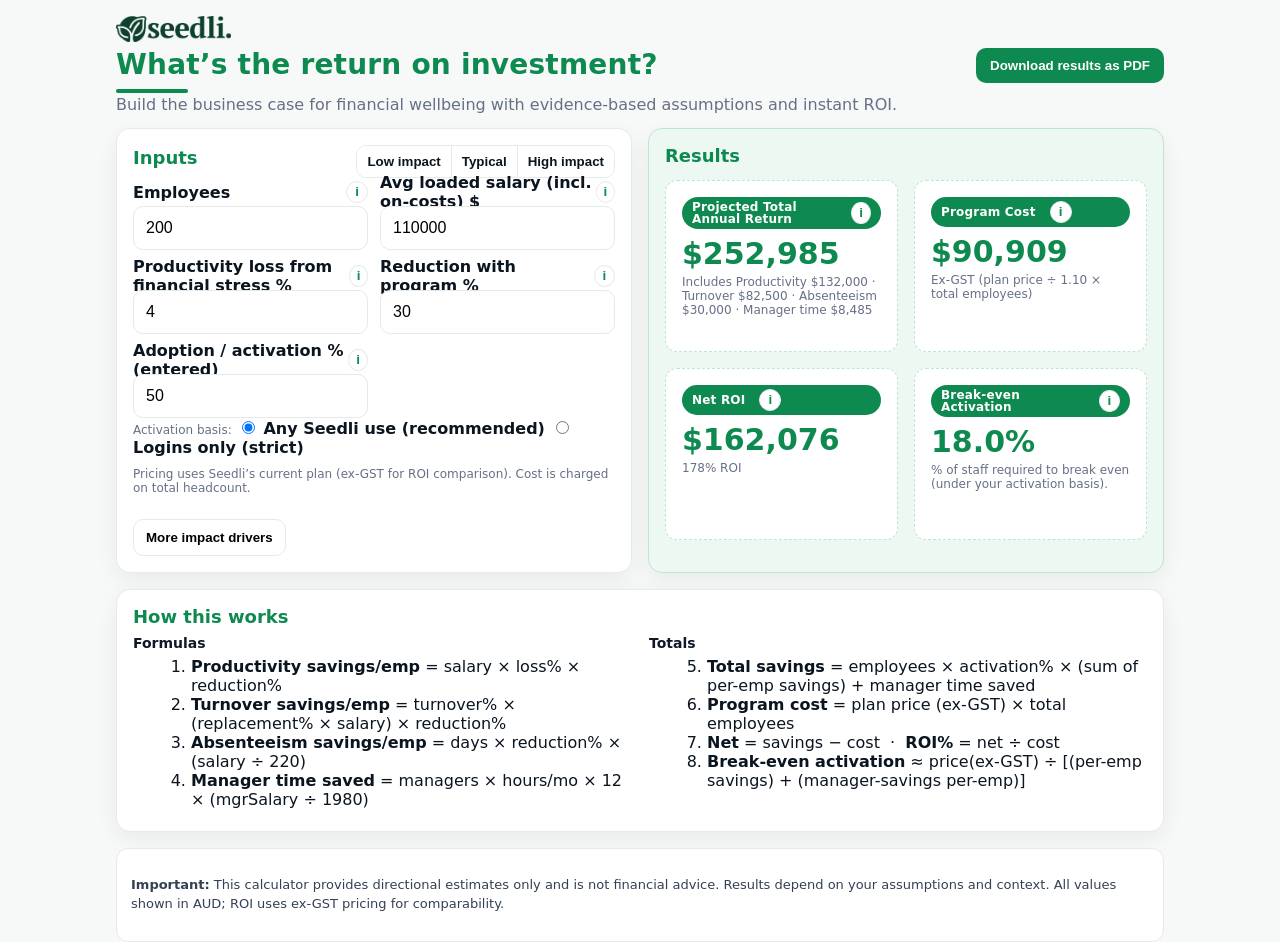
==== commit 9850dc6d: "Update index.html" ====
--- a/index.html
+++ b/index.html
@@ -8,10 +8,10 @@
   <meta name="theme-color" content="#0E8A50" />
   <link rel="stylesheet" href="assets/styles.css" />
   <style>
-    /* guaranteed single-page A4 print */
+    /* one-page A4 print */
     @page { size: A4; margin: 10mm; }
     @media print{
-      .no-print, .segmented, .adv-toggle, .info, .tip { display:none !important; }
+      .no-print, .segmented, .adv-toggle, .adv, .info, .lock-note, .activation-line, .negative-hint { display:none !important; }
       body{ background:#fff !important; }
       .wrap{ max-width:none; padding:0; }
       .card{ box-shadow:none !important; border-color:#e5e7eb !important; }
@@ -22,6 +22,7 @@
       body.print-compact .card{ padding:10px !important; }
       body.print-compact .out-2x2{ gap:10px !important; }
       .avoid-break{ break-inside: avoid; page-break-inside: avoid; }
+      .exec-summary{display:flex !important;}
     }
     .print-only{ display:none; align-items:center; justify-content:space-between; margin:0 0 10px; }
   </style>
@@ -29,7 +30,7 @@
 <body>
   <!-- Brand header (web) -->
   <header class="site-head no-print">
-    <img class="brand" src="assets/seedli-logo.png" alt="Seedli" onerror="this.style.display='none'"/>
+    <img class="brand" id="brandLogo" src="assets/seedli-logo.png" alt="Seedli"/>
   </header>
 
   <!-- Brand header (print) -->
@@ -50,17 +51,26 @@
       </div>
     </header>
 
+    <!-- Executive summary row (print only) -->
+    <div class="exec-summary card avoid-break" style="display:none;">
+      <strong class="muted">Executive Summary:&nbsp;</strong>
+      <span id="sumSavings"></span>&nbsp;•&nbsp;
+      <span id="sumCost"></span>&nbsp;•&nbsp;
+      <span id="sumNet"></span>&nbsp;•&nbsp;
+      <span id="sumRoi"></span>
+    </div>
+
     <section class="grid">
       <!-- Inputs -->
       <article class="card avoid-break left" aria-labelledby="inputs-title">
         <div class="input-head">
           <h2 id="inputs-title" class="card-title">Inputs</h2>
 
-          <!-- Segmented slider -->
+          <!-- Segmented presets -->
           <div class="segmented" role="radiogroup" aria-label="Scenario presets">
-            <button class="segment" role="radio" aria-checked="false" data-preset="conservative" title="Lower loss, moderate adoption">Conservative</button>
-            <button class="segment is-active" role="radio" aria-checked="true" data-preset="base" title="Evidence-based default">Base</button>
-            <button class="segment" role="radio" aria-checked="false" data-preset="confident" title="Strong launch and impact">Confident</button>
+            <button class="segment" role="radio" aria-checked="false" data-preset="low" title="Lower stress loss, modest activation; cautious planning.">Low impact</button>
+            <button class="segment is-active" role="radio" aria-checked="true" data-preset="typical" title="Evidence-based default for most orgs.">Typical</button>
+            <button class="segment" role="radio" aria-checked="false" data-preset="high" title="Strong activation plus mature change management.">High impact</button>
           </div>
         </div>
 
@@ -104,14 +114,28 @@
 
           <div class="field">
             <div class="field-top">
-              <label for="adoptionPct">Adoption / activation %</label>
+              <label for="adoptionPct">Adoption / activation % (entered)</label>
               <button class="info" aria-expanded="false" aria-controls="tip-adoption" aria-label="About adoption">i</button>
             </div>
-            <div class="tip" id="tip-adoption" role="tooltip">Share of employees actively using Seedli (MAU/activation). Drives benefits across all channels.</div>
-            <input id="adoptionPct" type="number" inputmode="numeric" value="50" min="0" max="100" step="1" />
-          </div>
-        </div>
-
+            <div class="tip" id="tip-adoption" role="tooltip">
+              Share of staff engaging with Seedli. Choose “Logins only” for app sign-ins, or “Any Seedli use” to count coaching, workshops, tools and content. The calculator uses <b>effective activation</b> for “Any use” (entered × 1.5, capped at 45%).
+            </div>
+            <input id="adoptionPct" type="number" inputmode="numeric" value="40" min="0" max="100" step="1" />
+          </div>
+        </div>
+
+        <!-- Activation basis -->
+        <div class="activation-wrap">
+          <span class="muted small">Activation basis:</span>
+          <label class="radio">
+            <input type="radio" name="activationBasis" value="any" checked />
+            Any Seedli use (recommended)
+          </label>
+          <label class="radio">
+            <input type="radio" name="activationBasis" value="logins" />
+            Logins only (strict)
+          </label>
+        </div>
         <p class="muted small lock-note">Pricing uses Seedli’s current plan (ex-GST for ROI comparison). Cost is charged on total headcount.</p>
 
         <!-- Advanced -->
@@ -125,7 +149,7 @@
                 <button class="info" aria-expanded="false" aria-controls="tip-trate">i</button>
               </div>
               <div class="tip" id="tip-trate" role="tooltip">Annual voluntary turnover for in-scope roles.</div>
-              <input id="turnoverRate" type="number" value="15" min="0" max="100" step="0.1" />
+              <input id="turnoverRate" type="number" value="13" min="0" max="100" step="0.1" />
             </div>
             <div class="field">
               <div class="field-top">
@@ -153,7 +177,7 @@
                 <button class="info" aria-expanded="false" aria-controls="tip-adays">i</button>
               </div>
               <div class="tip" id="tip-adays" role="tooltip">Annual days lost to stress-related absence.</div>
-              <input id="daysAbsence" type="number" value="4.0" min="0" max="30" step="0.1" />
+              <input id="daysAbsence" type="number" value="3.5" min="0" max="30" step="0.1" />
             </div>
             <div class="field">
               <div class="field-top">
@@ -209,7 +233,7 @@
             </div>
             <p id="savings" class="kval" role="status" aria-live="polite">$0</p>
             <p id="savingsBreakdown" class="kdesc"></p>
-            <div class="tip" id="tip-savings" role="tooltip">Sum of productivity, turnover, absenteeism and manager-time savings (weighted by adoption).</div>
+            <div class="tip" id="tip-savings" role="tooltip">Sum of productivity, turnover, absenteeism and manager-time savings (weighted by activation).</div>
           </section>
 
           <section class="kbox">
@@ -230,18 +254,22 @@
             <p id="net" class="kval" role="status" aria-live="polite">$0</p>
             <p id="roiPct" class="kdesc">0% ROI</p>
             <div class="tip" id="tip-net" role="tooltip">Annual return minus program cost. ROI% = Net ÷ Cost.</div>
+            <p id="negHint" class="negative-hint"></p>
           </section>
 
           <section class="kbox">
             <div class="tag">
-              Break-even Adoption
-              <button class="info" aria-expanded="false" aria-controls="tip-break" aria-label="About break-even">i</button>
+              Break-even Activation
+              <button class="info" aria-expanded="false" aria-controls="tip-break" aria-label="About break-even activation">i</button>
             </div>
             <p id="breakeven" class="kval" role="status" aria-live="polite">—</p>
-            <p class="kdesc">% of staff required to break even.</p>
+            <p class="kdesc">% of staff required to break even (under your activation basis).</p>
             <div class="tip" id="tip-break" role="tooltip">% of staff required so annual savings = program cost.</div>
           </section>
         </div>
+
+        <!-- shows on web + print -->
+        <p id="activationLine" class="activation-line muted small"></p>
       </article>
 
       <!-- How this works -->
@@ -260,10 +288,10 @@
           <div>
             <h4>Totals</h4>
             <ol start="5">
-              <li><b>Total savings</b> = employees × adoption% × (sum of per-emp savings) + manager time saved</li>
+              <li><b>Total savings</b> = employees × activation% × (sum of per-emp savings) + manager time saved</li>
               <li><b>Program cost</b> = plan price (ex-GST) × total employees</li>
               <li><b>Net</b> = savings − cost &nbsp;·&nbsp; <b>ROI%</b> = net ÷ cost</li>
-              <li><b>Break-even adoption</b> ≈ price(ex-GST) ÷ [(per-emp savings) + (manager-savings per-emp)]</li>
+              <li><b>Break-even activation</b> ≈ price(ex-GST) ÷ [(per-emp savings) + (manager-savings per-emp)]</li>
             </ol>
           </div>
         </div>
@@ -276,5 +304,19 @@
   </main>
 
   <script src="assets/app.js"></script>
+  <script>
+    // Logo fallback: try SVG if PNG missing
+    const logo = document.getElementById('brandLogo');
+    if (logo){
+      logo.onerror = () => {
+        if(!logo.dataset.triedSvg){
+          logo.dataset.triedSvg = '1';
+          logo.src = 'assets/seedli-logo.svg';
+        }else{
+          logo.style.display = 'none';
+        }
+      };
+    }
+  </script>
 </body>
 </html>
--- a/assets/styles.css
+++ b/assets/styles.css
@@ -16,9 +16,8 @@
 
 .site-head{ max-width:1080px; margin:16px auto 6px; padding:0 16px; display:flex; align-items:center; }
 .brand{ height:26px; width:auto; display:block; }
-.print-header{ display:flex; justify-content:space-between; align-items:center; margin:0 0 8px; font-size:12px; }
 
-.wrap{max-width:1080px;margin:0 auto 32px;padding:0 16px}
+.wrap{max-width:1080px;margin:0 auto 28px;padding:0 16px}
 .page-head{display:flex;justify-content:space-between;align-items:flex-start;gap:12px;margin-bottom:14px}
 .page-head h1{margin:0 0 8px;font-size:28px;color:var(--seedli-green);letter-spacing:.2px}
 .lead{margin:2px 0 0;color:var(--muted)}
@@ -27,30 +26,48 @@
 .grid{display:grid;grid-template-columns:repeat(12,1fr);gap:16px}
 .card{ background:var(--card); border:1px solid var(--border); border-radius:14px; box-shadow:0 8px 24px rgba(0,0,0,.06); padding:16px; }
 .card-title{margin:0 0 8px;font-size:18px;color:var(--seedli-green)}
-
 .left{grid-column:span 12}
 .right{grid-column:span 12}
 .span12{grid-column:span 12}
 @media (min-width:980px){ .left{grid-column:span 6} .right{grid-column:span 6} }
 
 .input-head{display:flex;justify-content:space-between;align-items:center;gap:12px}
-.presets{display:flex;gap:6px}
-.chip{border:1px solid var(--border);background:#fff;padding:6px 10px;border-radius:999px;font-weight:700;cursor:pointer}
-.chip--active,.chip:hover{border-color:var(--seedli-green); color:var(--seedli-green)}
+
+.segmented{display:inline-flex;border:1px solid var(--border);border-radius:10px;overflow:hidden}
+.segmented .segment{
+  appearance:none;border:0;background:#fff;padding:8px 10px;font-weight:800;cursor:pointer;
+  color:var(--ink);
+}
+.segmented .segment:not(:last-child){border-right:1px solid var(--border)}
+.segmented .segment.is-active, .segmented .segment:focus{
+  background:var(--seedli-green);color:#fff;outline:0;
+}
 
 .inputs-grid{ display:grid; grid-template-columns: 1fr 1fr; gap:12px; }
 @media(max-width:720px){ .inputs-grid{ grid-template-columns: 1fr; } }
 
-.field-label{display:flex;align-items:center;gap:8px}
-label{display:inline-block;font-weight:800;margin:10px 0 6px}
-input[type="number"]{ width:100%;padding:12px;border:1px solid var(--border);border-radius:10px;font-size:16px;background:#fff; }
+.field{display:flex;flex-direction:column}
+.field-top{display:flex;align-items:center;justify-content:space-between;height:28px}
+label{font-weight:800}
+.info{
+  width:22px;height:22px;border-radius:50%;
+  background:#fff;border:1px solid var(--border);color:var(--seedli-green);
+  font-weight:900;line-height:0;display:inline-flex;align-items:center;justify-content:center;cursor:pointer;
+}
+.info:focus{ outline:3px solid rgba(14,138,80,.25); outline-offset:2px; }
+.tip{ display:none; margin:3px 0 6px; color:#475467; font-size:12px; }
+.field.open .tip, .kbox.open .tip{ display:block; }
+
+input[type="number"]{
+  width:100%;padding:12px;border:1px solid var(--border);border-radius:10px;font-size:16px;background:#fff;height:44px;
+}
 input[type="number"]:focus, .btn:focus, .adv-toggle:focus{ outline:3px solid rgba(14,138,80,.25); outline-offset:2px; }
 
 .muted{color:var(--muted)} .small{font-size:12px} .lock-note{margin-top:10px}
 
-.adv-toggle{ margin-top:12px; background:#fff; border:1px solid var(--border); border-radius:10px; padding:8px 10px; font-weight:800; cursor:pointer }
+.adv-toggle{ margin-top:12px; background:#fff; border:1px solid var(--border); border-radius:10px; padding:10px 12px; font-weight:900; cursor:pointer }
 .adv{ display:none; margin-top:12px; }
-.adv[open], .adv.show{ display:block; }
+.adv.show{ display:block; }
 .adv-title{ color:var(--seedli-green); margin:8px 0 6px; font-size:14px }
 
 .btn{ background:var(--seedli-green); color:#fff;border:0;border-radius:10px;padding:10px 14px;font-weight:900; cursor:pointer; transition:background .15s ease, transform .04s ease }
@@ -63,9 +80,13 @@
 @media(max-width:640px){ .out-2x2{grid-template-columns:1fr} }
 
 .kbox{ position:relative;background:#fff;border:1px dashed var(--kpi-outline); border-radius:12px;padding:16px;display:flex;flex-direction:column; min-height:172px; }
-.tag{ display:inline-flex;align-items:center;gap:8px; background:var(--seedli-green);color:#fff;border-radius:999px;padding:4px 10px; font-size:12px;font-weight:900;letter-spacing:.2px;line-height:1 }
+.kbox .info{ margin-left:8px }
+.tag{ display:inline-flex;align-items:center;gap:6px; background:var(--seedli-green);color:#fff;border-radius:999px;padding:4px 10px; font-size:12px;font-weight:900;letter-spacing:.2px;line-height:1 }
 .kval{ margin:10px 0 0; font-size:30px;font-weight:900;line-height:1; color:var(--seedli-green);white-space:nowrap; overflow:hidden; text-overflow:ellipsis; }
 .kdesc{margin-top:6px;color:var(--muted);font-size:12px;min-height:16px}
+.tip{background:#fff;border:1px solid var(--border);border-radius:8px;padding:8px}
 
-.hiw{margin:0 0 8px 18px}
+.how .how-grid{ display:grid; grid-template-columns:1fr 1fr; gap:18px; }
+.how h4{ margin:0 0 6px; color:#101828; font-size:14px }
+.how ol{ margin:0 0 6px 18px }
 .disclosure{ background:#fff;border:1px solid var(--border);border-radius:12px;padding:14px; color:#344054;font-size:13px;line-height:1.45; }
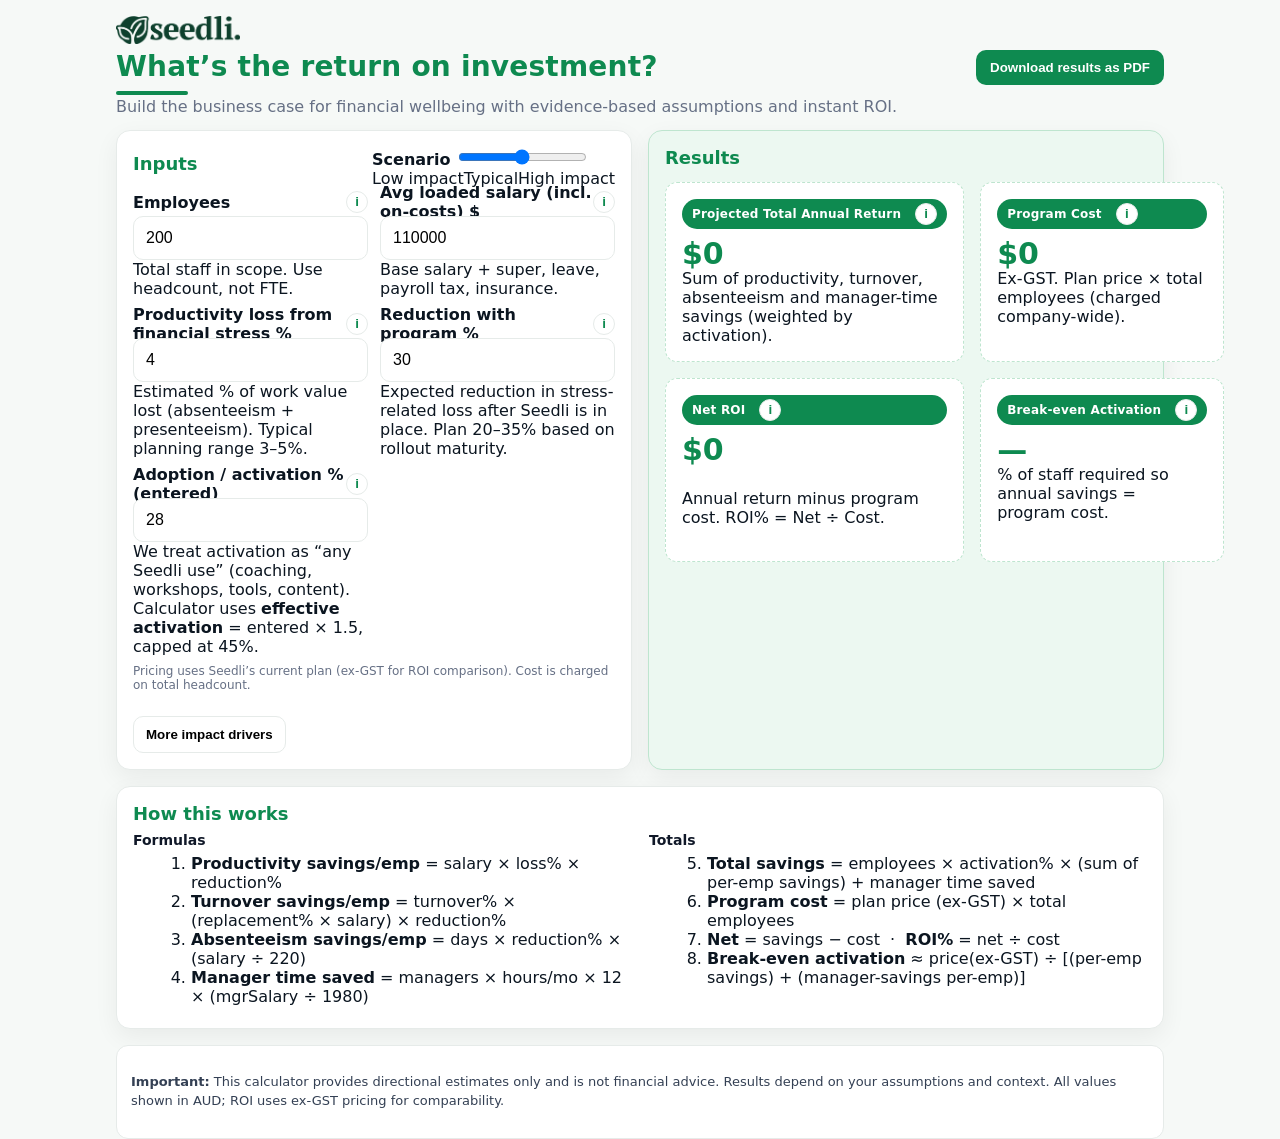
==== commit f2d3c9d2: "Update index.html" ====
--- a/index.html
+++ b/index.html
@@ -4,40 +4,29 @@
   <meta charset="utf-8" />
   <meta name="viewport" content="width=device-width,initial-scale=1" />
   <title>Seedli — Financial Wellbeing ROI Calculator</title>
-  <meta name="description" content="Estimate the annual return from Seedli’s financial wellbeing program. Adjust assumptions and see savings, costs, and ROI instantly." />
   <meta name="theme-color" content="#0E8A50" />
   <link rel="stylesheet" href="assets/styles.css" />
   <style>
-    /* one-page A4 print */
+    /* One-page A4 print */
     @page { size: A4; margin: 10mm; }
     @media print{
-      .no-print, .segmented, .adv-toggle, .adv, .info, .lock-note, .activation-line, .negative-hint { display:none !important; }
+      .no-print, .adv, .info, .negative-hint { display:none !important; }
       body{ background:#fff !important; }
-      .wrap{ max-width:none; padding:0; }
-      .card{ box-shadow:none !important; border-color:#e5e7eb !important; }
-      .print-only{ display:flex !important; }
-      body.print-compact *{ font-size:12px !important; line-height:1.25; }
-      body.print-compact h1{ font-size:18px !important; }
-      body.print-compact .kval{ font-size:20px !important; }
-      body.print-compact .card{ padding:10px !important; }
-      body.print-compact .out-2x2{ gap:10px !important; }
+      .wrap{ max-width:960px; padding:0; }
+      .card{ box-shadow:none !important; border-color:#e5e7eb !important; padding:10px !important; }
+      .out-2x2{ gap:10px !important; }
+      .kval{ font-size:20px !important; }
+      .how h4{ font-size:12px !important; }
+      .how ol{ font-size:12px !important; }
       .avoid-break{ break-inside: avoid; page-break-inside: avoid; }
-      .exec-summary{display:flex !important;}
+      .tip-pop{ display:none !important; }
     }
-    .print-only{ display:none; align-items:center; justify-content:space-between; margin:0 0 10px; }
   </style>
 </head>
 <body>
-  <!-- Brand header (web) -->
-  <header class="site-head no-print">
+  <header class="site-head">
     <img class="brand" id="brandLogo" src="assets/seedli-logo.png" alt="Seedli"/>
   </header>
-
-  <!-- Brand header (print) -->
-  <div class="print-only">
-    <img class="brand" src="assets/seedli-logo.png" alt="Seedli"/>
-    <div id="printDate" class="muted small"></div>
-  </div>
 
   <main class="wrap" aria-labelledby="page-title">
     <header class="page-head">
@@ -51,26 +40,19 @@
       </div>
     </header>
 
-    <!-- Executive summary row (print only) -->
-    <div class="exec-summary card avoid-break" style="display:none;">
-      <strong class="muted">Executive Summary:&nbsp;</strong>
-      <span id="sumSavings"></span>&nbsp;•&nbsp;
-      <span id="sumCost"></span>&nbsp;•&nbsp;
-      <span id="sumNet"></span>&nbsp;•&nbsp;
-      <span id="sumRoi"></span>
-    </div>
-
     <section class="grid">
       <!-- Inputs -->
       <article class="card avoid-break left" aria-labelledby="inputs-title">
         <div class="input-head">
           <h2 id="inputs-title" class="card-title">Inputs</h2>
 
-          <!-- Segmented presets -->
-          <div class="segmented" role="radiogroup" aria-label="Scenario presets">
-            <button class="segment" role="radio" aria-checked="false" data-preset="low" title="Lower stress loss, modest activation; cautious planning.">Low impact</button>
-            <button class="segment is-active" role="radio" aria-checked="true" data-preset="typical" title="Evidence-based default for most orgs.">Typical</button>
-            <button class="segment" role="radio" aria-checked="false" data-preset="high" title="Strong activation plus mature change management.">High impact</button>
+          <!-- 3-stop slider -->
+          <div class="preset">
+            <label class="preset-label" for="presetRange">Scenario</label>
+            <input id="presetRange" type="range" min="0" max="2" step="1" value="1" class="preset-range no-print" />
+            <div class="preset-marks no-print">
+              <span>Low impact</span><span>Typical</span><span>High impact</span>
+            </div>
           </div>
         </div>
 
@@ -79,63 +61,49 @@
           <div class="field">
             <div class="field-top">
               <label for="employees">Employees</label>
-              <button class="info" aria-expanded="false" aria-controls="tip-employees" aria-label="About Employees">i</button>
-            </div>
-            <div class="tip" id="tip-employees" role="tooltip">Total staff in scope. Use headcount, not FTE.</div>
+              <button class="info" data-tip="tip-employees" aria-label="About employees">i</button>
+            </div>
             <input id="employees" type="number" inputmode="numeric" value="200" min="1" step="1" />
+            <div id="tip-employees" class="tip-pop">Total staff in scope. Use headcount, not FTE.</div>
           </div>
 
           <div class="field">
             <div class="field-top">
               <label for="salary">Avg loaded salary (incl. on-costs) $</label>
-              <button class="info" aria-expanded="false" aria-controls="tip-salary" aria-label="About salary">i</button>
-            </div>
-            <div class="tip" id="tip-salary" role="tooltip">Base salary + super, leave, payroll tax, insurance.</div>
+              <button class="info" data-tip="tip-salary" aria-label="About salary">i</button>
+            </div>
             <input id="salary" type="number" inputmode="numeric" value="110000" min="0" step="500" />
+            <div id="tip-salary" class="tip-pop">Base salary + super, leave, payroll tax, insurance.</div>
           </div>
 
           <div class="field">
             <div class="field-top">
               <label for="lossPct">Productivity loss from financial stress %</label>
-              <button class="info" aria-expanded="false" aria-controls="tip-loss" aria-label="About productivity loss">i</button>
-            </div>
-            <div class="tip" id="tip-loss" role="tooltip">Estimated % of work value lost (absenteeism + presenteeism). Typical planning range 3–5%.</div>
+              <button class="info" data-tip="tip-loss" aria-label="About productivity loss">i</button>
+            </div>
             <input id="lossPct" type="number" inputmode="decimal" value="4.0" min="0" max="20" step="0.1" />
+            <div id="tip-loss" class="tip-pop">Estimated % of work value lost (absenteeism + presenteeism). Typical planning range 3–5%.</div>
           </div>
 
           <div class="field">
             <div class="field-top">
               <label for="reductionPct">Reduction with program %</label>
-              <button class="info" aria-expanded="false" aria-controls="tip-reduction" aria-label="About reduction with program">i</button>
-            </div>
-            <div class="tip" id="tip-reduction" role="tooltip">Expected reduction in stress-related loss after Seedli is in place. Plan 20–35% based on rollout maturity.</div>
+              <button class="info" data-tip="tip-reduction" aria-label="About reduction with program">i</button>
+            </div>
             <input id="reductionPct" type="number" inputmode="numeric" value="30" min="0" max="100" step="1" />
+            <div id="tip-reduction" class="tip-pop">Expected reduction in stress-related loss after Seedli is in place. Plan 20–35% based on rollout maturity.</div>
           </div>
 
           <div class="field">
             <div class="field-top">
               <label for="adoptionPct">Adoption / activation % (entered)</label>
-              <button class="info" aria-expanded="false" aria-controls="tip-adoption" aria-label="About adoption">i</button>
-            </div>
-            <div class="tip" id="tip-adoption" role="tooltip">
-              Share of staff engaging with Seedli. Choose “Logins only” for app sign-ins, or “Any Seedli use” to count coaching, workshops, tools and content. The calculator uses <b>effective activation</b> for “Any use” (entered × 1.5, capped at 45%).
-            </div>
-            <input id="adoptionPct" type="number" inputmode="numeric" value="40" min="0" max="100" step="1" />
-          </div>
-        </div>
-
-        <!-- Activation basis -->
-        <div class="activation-wrap">
-          <span class="muted small">Activation basis:</span>
-          <label class="radio">
-            <input type="radio" name="activationBasis" value="any" checked />
-            Any Seedli use (recommended)
-          </label>
-          <label class="radio">
-            <input type="radio" name="activationBasis" value="logins" />
-            Logins only (strict)
-          </label>
-        </div>
+              <button class="info" data-tip="tip-adoption" aria-label="About adoption">i</button>
+            </div>
+            <input id="adoptionPct" type="number" inputmode="numeric" value="28" min="0" max="100" step="1" />
+            <div id="tip-adoption" class="tip-pop">We treat activation as “any Seedli use” (coaching, workshops, tools, content). Calculator uses <b>effective activation</b> = entered × 1.5, capped at 45%.</div>
+          </div>
+        </div>
+
         <p class="muted small lock-note">Pricing uses Seedli’s current plan (ex-GST for ROI comparison). Cost is charged on total headcount.</p>
 
         <!-- Advanced -->
@@ -146,26 +114,26 @@
             <div class="field">
               <div class="field-top">
                 <label for="turnoverRate">Turnover rate %</label>
-                <button class="info" aria-expanded="false" aria-controls="tip-trate">i</button>
-              </div>
-              <div class="tip" id="tip-trate" role="tooltip">Annual voluntary turnover for in-scope roles.</div>
+                <button class="info" data-tip="tip-trate">i</button>
+              </div>
               <input id="turnoverRate" type="number" value="13" min="0" max="100" step="0.1" />
+              <div id="tip-trate" class="tip-pop">Annual voluntary turnover for in-scope roles.</div>
             </div>
             <div class="field">
               <div class="field-top">
                 <label for="turnoverReduction">Reduction with program %</label>
-                <button class="info" aria-expanded="false" aria-controls="tip-tred">i</button>
-              </div>
-              <div class="tip" id="tip-tred" role="tooltip">Expected relative reduction in exits among participants.</div>
+                <button class="info" data-tip="tip-tred">i</button>
+              </div>
               <input id="turnoverReduction" type="number" value="10" min="0" max="100" step="0.1" />
+              <div id="tip-tred" class="tip-pop">Expected relative reduction in exits among participants.</div>
             </div>
             <div class="field">
               <div class="field-top">
                 <label for="replacementPct">Replacement cost % of salary</label>
-                <button class="info" aria-expanded="false" aria-controls="tip-repl">i</button>
-              </div>
-              <div class="tip" id="tip-repl" role="tooltip">All-in backfill cost (recruitment, ramp, lost productivity). 40–60% is common.</div>
+                <button class="info" data-tip="tip-repl">i</button>
+              </div>
               <input id="replacementPct" type="number" value="50" min="0" max="200" step="1" />
+              <div id="tip-repl" class="tip-pop">All-in backfill cost (recruitment, ramp, lost productivity). 40–60% is common.</div>
             </div>
           </div>
 
@@ -174,18 +142,18 @@
             <div class="field">
               <div class="field-top">
                 <label for="daysAbsence">Absenteeism days / employee / year</label>
-                <button class="info" aria-expanded="false" aria-controls="tip-adays">i</button>
-              </div>
-              <div class="tip" id="tip-adays" role="tooltip">Annual days lost to stress-related absence.</div>
+                <button class="info" data-tip="tip-adays">i</button>
+              </div>
               <input id="daysAbsence" type="number" value="3.5" min="0" max="30" step="0.1" />
+              <div id="tip-adays" class="tip-pop">Annual days lost to stress-related absence.</div>
             </div>
             <div class="field">
               <div class="field-top">
                 <label for="absenceReduction">Reduction with program %</label>
-                <button class="info" aria-expanded="false" aria-controls="tip-ared">i</button>
-              </div>
-              <div class="tip" id="tip-ared" role="tooltip">Expected reduction in days absent among participants.</div>
+                <button class="info" data-tip="tip-ared">i</button>
+              </div>
               <input id="absenceReduction" type="number" value="15" min="0" max="100" step="0.1" />
+              <div id="tip-ared" class="tip-pop">Expected reduction in days absent among participants.</div>
             </div>
           </div>
 
@@ -194,26 +162,26 @@
             <div class="field">
               <div class="field-top">
                 <label for="managerRatio">Employees per manager</label>
-                <button class="info" aria-expanded="false" aria-controls="tip-mratio">i</button>
-              </div>
-              <div class="tip" id="tip-mratio" role="tooltip">Team size per manager (to estimate manager time saved).</div>
+                <button class="info" data-tip="tip-mratio">i</button>
+              </div>
               <input id="managerRatio" type="number" value="10" min="1" step="1" />
+              <div id="tip-mratio" class="tip-pop">Team size per manager (to estimate manager time saved).</div>
             </div>
             <div class="field">
               <div class="field-top">
                 <label for="mgrHours">Hours saved / manager / month</label>
-                <button class="info" aria-expanded="false" aria-controls="tip-mhrs">i</button>
-              </div>
-              <div class="tip" id="tip-mhrs" role="tooltip">Time managers get back from fewer money-related escalations.</div>
+                <button class="info" data-tip="tip-mhrs">i</button>
+              </div>
               <input id="mgrHours" type="number" value="1.0" min="0" step="0.1" />
+              <div id="tip-mhrs" class="tip-pop">Time managers get back from fewer money-related escalations.</div>
             </div>
             <div class="field">
               <div class="field-top">
                 <label for="mgrSalary">Avg manager salary $</label>
-                <button class="info" aria-expanded="false" aria-controls="tip-msal">i</button>
-              </div>
-              <div class="tip" id="tip-msal" role="tooltip">Used to value time saved (salary ÷ 1,980 hrs ≈ hourly rate).</div>
+                <button class="info" data-tip="tip-msal">i</button>
+              </div>
               <input id="mgrSalary" type="number" value="140000" min="0" step="500" />
+              <div id="tip-msal" class="tip-pop">Used to value time saved (salary ÷ 1,980 hrs ≈ hourly rate).</div>
             </div>
           </div>
         </div>
@@ -229,47 +197,41 @@
           <section class="kbox">
             <div class="tag">
               Projected Total Annual Return
-              <button class="info" aria-expanded="false" aria-controls="tip-savings" aria-label="About total return">i</button>
+              <button class="info" data-tip="tip-savings">i</button>
             </div>
             <p id="savings" class="kval" role="status" aria-live="polite">$0</p>
-            <p id="savingsBreakdown" class="kdesc"></p>
-            <div class="tip" id="tip-savings" role="tooltip">Sum of productivity, turnover, absenteeism and manager-time savings (weighted by activation).</div>
+            <div id="tip-savings" class="tip-pop">Sum of productivity, turnover, absenteeism and manager-time savings (weighted by activation).</div>
           </section>
 
           <section class="kbox">
             <div class="tag">
               Program Cost
-              <button class="info" aria-expanded="false" aria-controls="tip-cost" aria-label="About program cost">i</button>
+              <button class="info" data-tip="tip-cost">i</button>
             </div>
             <p id="cost" class="kval" role="status" aria-live="polite">$0</p>
-            <p id="costNote" class="kdesc">Ex-GST (plan price × total employees)</p>
-            <div class="tip" id="tip-cost" role="tooltip">Ex-GST. Plan price × total employees (charged company-wide).</div>
+            <div id="tip-cost" class="tip-pop">Ex-GST. Plan price × total employees (charged company-wide).</div>
           </section>
 
           <section class="kbox">
             <div class="tag">
               Net ROI
-              <button class="info" aria-expanded="false" aria-controls="tip-net" aria-label="About net ROI">i</button>
+              <button class="info" data-tip="tip-net">i</button>
             </div>
             <p id="net" class="kval" role="status" aria-live="polite">$0</p>
-            <p id="roiPct" class="kdesc">0% ROI</p>
-            <div class="tip" id="tip-net" role="tooltip">Annual return minus program cost. ROI% = Net ÷ Cost.</div>
+            <p id="roiPct" class="muted small"></p>
+            <div id="tip-net" class="tip-pop">Annual return minus program cost. ROI% = Net ÷ Cost.</div>
             <p id="negHint" class="negative-hint"></p>
           </section>
 
           <section class="kbox">
             <div class="tag">
               Break-even Activation
-              <button class="info" aria-expanded="false" aria-controls="tip-break" aria-label="About break-even activation">i</button>
+              <button class="info" data-tip="tip-break">i</button>
             </div>
             <p id="breakeven" class="kval" role="status" aria-live="polite">—</p>
-            <p class="kdesc">% of staff required to break even (under your activation basis).</p>
-            <div class="tip" id="tip-break" role="tooltip">% of staff required so annual savings = program cost.</div>
-          </section>
-        </div>
-
-        <!-- shows on web + print -->
-        <p id="activationLine" class="activation-line muted small"></p>
+            <div id="tip-break" class="tip-pop">% of staff required so annual savings = program cost.</div>
+          </section>
+        </div>
       </article>
 
       <!-- How this works -->
--- a/assets/styles.css
+++ b/assets/styles.css
@@ -15,7 +15,7 @@
 body{ margin:0; font-family:system-ui,-apple-system,Segoe UI,Roboto,Arial,sans-serif; color:var(--ink); background:var(--bg); }
 
 .site-head{ max-width:1080px; margin:16px auto 6px; padding:0 16px; display:flex; align-items:center; }
-.brand{ height:26px; width:auto; display:block; }
+.brand{ height:28px; width:auto; display:block; }
 
 .wrap{max-width:1080px;margin:0 auto 28px;padding:0 16px}
 .page-head{display:flex;justify-content:space-between;align-items:flex-start;gap:12px;margin-bottom:14px}
@@ -36,7 +36,7 @@
 .segmented{display:inline-flex;border:1px solid var(--border);border-radius:10px;overflow:hidden}
 .segmented .segment{
   appearance:none;border:0;background:#fff;padding:8px 10px;font-weight:800;cursor:pointer;
-  color:var(--ink);
+  color:var(--ink);white-space:nowrap;
 }
 .segmented .segment:not(:last-child){border-right:1px solid var(--border)}
 .segmented .segment.is-active, .segmented .segment:focus{
@@ -53,9 +53,10 @@
   width:22px;height:22px;border-radius:50%;
   background:#fff;border:1px solid var(--border);color:var(--seedli-green);
   font-weight:900;line-height:0;display:inline-flex;align-items:center;justify-content:center;cursor:pointer;
+  flex:0 0 auto;
 }
 .info:focus{ outline:3px solid rgba(14,138,80,.25); outline-offset:2px; }
-.tip{ display:none; margin:3px 0 6px; color:#475467; font-size:12px; }
+.tip{ display:none; margin:3px 0 6px; color:#475467; font-size:12px; max-width:42ch;}
 .field.open .tip, .kbox.open .tip{ display:block; }
 
 input[type="number"]{
@@ -63,7 +64,10 @@
 }
 input[type="number"]:focus, .btn:focus, .adv-toggle:focus{ outline:3px solid rgba(14,138,80,.25); outline-offset:2px; }
 
-.muted{color:var(--muted)} .small{font-size:12px} .lock-note{margin-top:10px}
+.activation-wrap{display:flex;align-items:center;gap:12px;margin-top:8px;flex-wrap:wrap}
+.radio{display:inline-flex;align-items:center;gap:6px;font-size:14px}
+
+.muted{color:var(--muted)} .small{font-size:12px} .lock-note{margin-top:8px}
 
 .adv-toggle{ margin-top:12px; background:#fff; border:1px solid var(--border); border-radius:10px; padding:10px 12px; font-weight:900; cursor:pointer }
 .adv{ display:none; margin-top:12px; }
@@ -79,14 +83,18 @@
 .out-2x2{ display:grid;grid-template-columns:1fr 1fr;gap:16px;align-items:stretch; }
 @media(max-width:640px){ .out-2x2{grid-template-columns:1fr} }
 
-.kbox{ position:relative;background:#fff;border:1px dashed var(--kpi-outline); border-radius:12px;padding:16px;display:flex;flex-direction:column; min-height:172px; }
+.kbox{ position:relative;background:#fff;border:1px dashed var(--kpi-outline); border-radius:12px;padding:16px;display:flex;flex-direction:column; min-height:180px; }
+.tag{ display:inline-flex;align-items:center;gap:6px; background:var(--seedli-green);color:#fff;border-radius:999px;padding:4px 10px; font-size:12px;font-weight:900;letter-spacing:.2px;line-height:1; white-space:nowrap; }
 .kbox .info{ margin-left:8px }
-.tag{ display:inline-flex;align-items:center;gap:6px; background:var(--seedli-green);color:#fff;border-radius:999px;padding:4px 10px; font-size:12px;font-weight:900;letter-spacing:.2px;line-height:1 }
 .kval{ margin:10px 0 0; font-size:30px;font-weight:900;line-height:1; color:var(--seedli-green);white-space:nowrap; overflow:hidden; text-overflow:ellipsis; }
-.kdesc{margin-top:6px;color:var(--muted);font-size:12px;min-height:16px}
-.tip{background:#fff;border:1px solid var(--border);border-radius:8px;padding:8px}
+.kdesc{margin-top:6px;color:var(--muted);font-size:12px;min-height:16px;max-width:42ch}
+.negative-hint{margin-top:6px;color:#B54708;font-size:12px}
 
 .how .how-grid{ display:grid; grid-template-columns:1fr 1fr; gap:18px; }
 .how h4{ margin:0 0 6px; color:#101828; font-size:14px }
 .how ol{ margin:0 0 6px 18px }
 .disclosure{ background:#fff;border:1px solid var(--border);border-radius:12px;padding:14px; color:#344054;font-size:13px;line-height:1.45; }
+
+.exec-summary{align-items:center;gap:6px}
+
+.activation-line{margin-top:10px}
